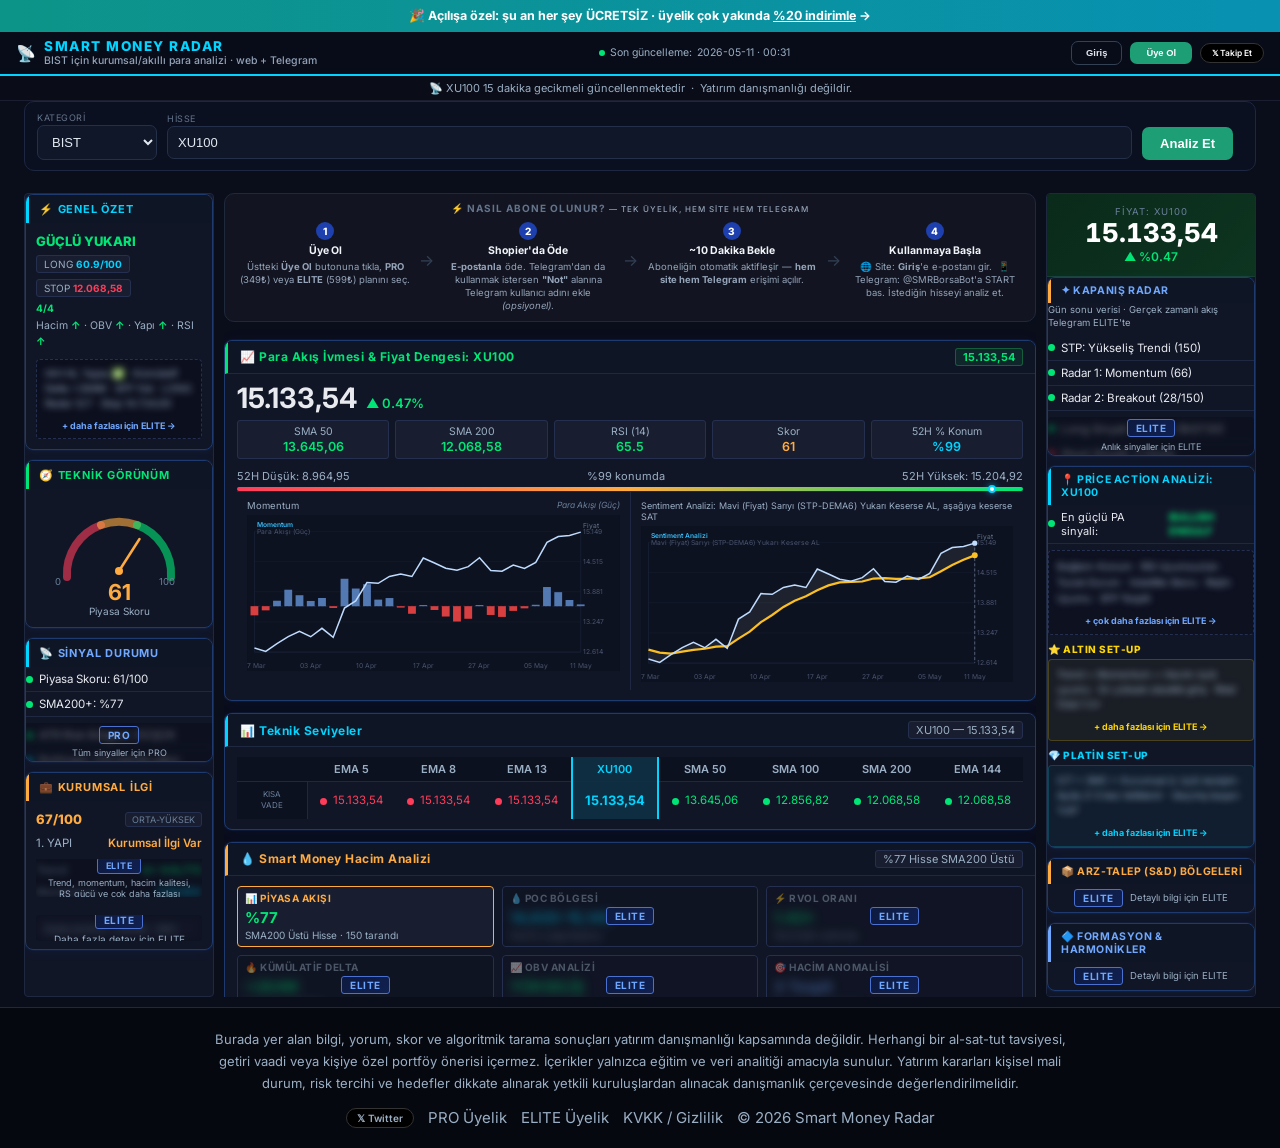
==== public/frontend_light/index.html @ 01213348 "chore(kasa): commit'lenmemis is agaca alindi + gitignore sertlestirildi 26 Agu 2026 gecesi guvenlik " ====
<!DOCTYPE html>
<html lang="tr">
<head>
  <meta charset="UTF-8">
  <meta name="viewport" content="width=device-width, initial-scale=1.0">
  <title>Smart Money Radar — BIST Algoritmik Analiz Terminali</title>
  <meta name="description" content="XU100, BIST hisseleri ve kripto için smart money analizi. Para akışı, ICT seviyeleri, swing sinyalleri ve kurumsal bölgeler — tek ekranda.">

  <!-- Open Graph / Facebook -->
  <meta property="og:type"        content="website">
  <meta property="og:url"         content="https://smartmoneyradar.app/">
  <meta property="og:title"       content="Smart Money Radar — BIST Algoritmik Analiz">
  <meta property="og:description" content="XU100, BIST hisseleri ve kripto için smart money analizi. Para akışı, ICT seviyeleri, swing sinyalleri ve kurumsal bölgeler — tek ekranda.">
  <meta property="og:image"       content="https://smartmoneyradar.app/assets/ornek_pro.png">
  <meta property="og:locale"      content="tr_TR">

  <!-- Twitter Card -->
  <meta name="twitter:card"        content="summary_large_image">
  <meta name="twitter:site"        content="@SMRadar_2026">
  <meta name="twitter:title"       content="Smart Money Radar — BIST Algoritmik Analiz">
  <meta name="twitter:description" content="XU100, BIST hisseleri ve kripto için smart money analizi. Para akışı, ICT seviyeleri, swing sinyalleri ve kurumsal bölgeler — tek ekranda.">
  <meta name="twitter:image"       content="https://smartmoneyradar.app/assets/ornek_pro.png">
  <!-- Google Analytics -->
  <script async src="https://www.googletagmanager.com/gtag/js?id=G-V55HT7RJ1W"></script>
  <script>
    window.dataLayer = window.dataLayer || [];
    function gtag(){dataLayer.push(arguments);}
    gtag('js', new Date());
    gtag('config', 'G-V55HT7RJ1W');
  </script>

  <link rel="stylesheet" href="style.css?v=16">
  <link rel="preconnect" href="https://fonts.googleapis.com">
  <link href="https://fonts.googleapis.com/css2?family=Inter:wght@400;500;600;700;800&display=swap" rel="stylesheet">
<script type="text/javascript">
    (function(c,l,a,r,i,t,y){
        c[a]=c[a]||function(){(c[a].q=c[a].q||[]).push(arguments)};
        t=l.createElement(r);t.async=1;t.src="https://www.clarity.ms/tag/"+i;
        y=l.getElementsByTagName(r)[0];y.parentNode.insertBefore(t,y);
    })(window, document, "clarity", "script", "wqd0ild0wj");
</script>
</head>
<body>

  <!-- ARKA PLAN DEKORASYONU: sol foto + sağ mum grafik -->
  <div id="bg-deco" aria-hidden="true">
    <div class="bg-left" id="bg-left"></div>
    <div class="bg-right" id="bg-right">
      <canvas id="candle-canvas"></canvas>
    </div>
  </div>

  <!-- DUYURU BARI -->
  <div onclick="smrOpenPlans()" style="cursor:pointer;text-align:center;padding:7px 12px;background:linear-gradient(90deg,#0d9488,#0891b2);color:#fff;font-size:12.5px;font-weight:700;line-height:1.4;">
    🎉 Açılışa özel: şu an her şey ÜCRETSİZ · üyelik çok yakında <span style="text-decoration:underline">%20 indirimle</span> →
  </div>

  <!-- HEADER -->
  <header class="header">
    <div class="header-logo">
      <div class="logo-icon">📡</div>
      <div>
        <div class="logo-text">SMART MONEY RADAR</div>
        <div class="hero-sub" style="font-size:10.5px;color:#94a3b8;font-weight:500;line-height:1.2;margin-top:1px;">BIST için kurumsal/akıllı para analizi · web + Telegram</div>
      </div>
    </div>
    <div class="header-center">
      <div class="update-badge">
        <span class="live-dot"></span>
        Son güncelleme: <span id="update-time">—</span>
      </div>
    </div>
    <div class="header-right" style="display:flex;align-items:center;gap:8px;">
      <button onclick="smrLogin()" style="background:transparent;color:#e2e8f0;border:1px solid #334155;border-radius:7px;padding:6px 14px;font-size:0.72rem;font-weight:600;cursor:pointer;">Giriş</button>
      <button onclick="smrOpenPlans()" style="background:#1d9e75;color:#fff;border:none;border-radius:7px;padding:6px 16px;font-size:0.72rem;font-weight:700;cursor:pointer;">Üye Ol</button>
      <a href="https://x.com/SMRadar_2026" target="_blank" class="btn-twitter" style="font-size:0.65rem;padding:4px 11px;">
        𝕏 Takip Et
      </a>
    </div>
  </header>

  <script>
    // Üye aracı URL'si — VPS'te üye instance (örn https://smartmoneyradar.app/tool). Lokal test: localhost:8501
    var TOOL_URL = "http://localhost:8501";
    // SERBEST TANITIM DÖNEMİ: üyelik/ödeme henüz açık değil. Açılınca → true.
    var MEMBERSHIP_LIVE = false;
    // Shopier ödeme linkleri — TODO: gerçek ürün linkleriyle değiştir
    var SHOPIER_PRO_URL   = "https://www.shopier.com/SENIN_PRO_URUN_LINKIN";
    var SHOPIER_ELITE_URL = "https://www.shopier.com/SENIN_ELITE_URUN_LINKIN";
    function smrBuy(tier){
      window.open(tier === 'ELITE' ? SHOPIER_ELITE_URL : SHOPIER_PRO_URL, '_blank');
    }
    function smrLogin(){
      if(!MEMBERSHIP_LIVE){ smrOpenPlans(); return; }   // üyelik henüz açılmadı → "çok yakında" modalı
      // Email-login: araca git, orada ödeme e-postanı gir.
      window.location.href = TOOL_URL + "/";
    }
    function smrOpenPlans(){
      var m = document.getElementById('plans-modal');
      if(m){ m.style.display='block'; document.body.style.overflow='hidden'; }
      else { alert('Üyelik planları yakında — PRO ve ELITE.'); }
    }
    // E-posta bekleme listesi — API_URL: lokalde :8090, canlıda "" (aynı origin, nginx /api/)
    var API_URL = (location.hostname === "localhost" || location.hostname === "127.0.0.1") ? "http://localhost:8090" : "";
    function smrWaitlist(){
      var inp = document.getElementById('waitlist-email');
      var msg = document.getElementById('waitlist-msg');
      var email = (inp.value || '').trim();
      if(!email || email.indexOf('@') < 1){ msg.textContent = 'Geçerli bir e-posta gir.'; msg.style.color = '#f59e0b'; return; }
      msg.textContent = 'Gönderiliyor…'; msg.style.color = '#94a3b8';
      fetch(API_URL + "/api/subscribe?email=" + encodeURIComponent(email), {credentials:'include'})
        .then(function(r){ return r.json(); })
        .then(function(j){
          if(j.ok){ msg.innerHTML = '✅ Teşekkürler! Üyelik açılınca ilk sen haber alacaksın.'; msg.style.color = '#4ade80'; inp.value=''; }
          else { msg.textContent = 'Bir sorun oldu, tekrar dene.'; msg.style.color = '#f59e0b'; }
        })
        .catch(function(){ msg.textContent = 'Bağlantı hatası, birazdan tekrar dene.'; msg.style.color = '#f59e0b'; });
    }
    function smrOpenKvkk(){ var m=document.getElementById('kvkk-modal'); if(m){ m.style.display='block'; document.body.style.overflow='hidden'; } }
    function closeKvkk(){ var m=document.getElementById('kvkk-modal'); if(m){ m.style.display='none'; document.body.style.overflow=''; } }
  </script>

  <!-- DISCLAIMER -->
  <div class="disclaimer-bar">
    📡 XU100 15 dakika gecikmeli güncellenmektedir &nbsp;·&nbsp; Yatırım danışmanlığı değildir.
  </div>

  <!-- LOADING -->
  <div id="loading" class="loading-screen">
    <div class="loading-spinner"></div>
    <div class="loading-text">Piyasa verisi yükleniyor...</div>
  </div>

  <!-- MAIN (hidden until loaded) -->
  <div id="app" style="display:none">

  <div class="page-container">

    <!-- TOP BANNER kaldırıldı — ELITE strip counter-bar pozisyonuna taşındı -->

    <!-- ── CANLI ARAÇ CTA (zengin app.py showcase /app/) ──────────────── -->
    <!-- CTA şimdilik GİZLİ (RT kampanyası — link /test ile dağıtılıyor). Geri açmak: display:none → flex -->
    <div style="display:none;align-items:center;justify-content:center;gap:10px;flex-wrap:wrap;text-align:center;padding:8px 12px;margin-bottom:10px;background:rgba(13,148,136,0.08);border:1px solid #155e63;border-radius:8px">
      <span style="font-size:12px;color:#94a3b8">Canlı smart money analiz aracı — şu an ücretsiz.</span>
      <a href="/test/" style="display:inline-block;background:#1d9e75;color:#fff;text-decoration:none;font-size:12px;font-weight:700;padding:6px 14px;border-radius:6px">🚀 Aracı Aç</a>
    </div>

    <!-- ── HİSSE SEÇİCİ BAR (light app — Oturum 22) ──────────────────── -->
    <div id="stock-selector-bar" style="position:sticky;top:0;z-index:50;display:flex;gap:10px;align-items:center;flex-wrap:wrap;
         padding:10px 12px;margin-bottom:12px;background:#0b1020;border:1px solid #1e2742;border-radius:10px;">
      <div style="display:flex;flex-direction:column;gap:2px;min-width:120px;">
        <label style="font-size:9px;letter-spacing:.5px;text-transform:uppercase;color:#64748b;">Kategori</label>
        <select id="sel-category" style="background:#0f1729;color:#e2e8f0;border:1px solid #243049;border-radius:7px;padding:8px 10px;font-size:13px;">
          <option value="BIST">BIST</option>
        </select>
      </div>
      <div style="display:flex;flex-direction:column;gap:2px;flex:1;min-width:200px;">
        <label style="font-size:9px;letter-spacing:.5px;color:#64748b;text-transform:uppercase;">Hisse</label>
        <input id="sel-stock-input" list="stock-datalist" value="XU100" placeholder="Hisse ara veya seç…" autocomplete="off"
               style="background:#0f1729;color:#e2e8f0;border:1px solid #243049;border-radius:7px;padding:8px 10px;font-size:13px;width:100%;">
        <datalist id="stock-datalist"></datalist>
      </div>
      <button id="sel-stock-go" style="background:#1d9e75;color:#fff;border:none;border-radius:7px;padding:9px 18px;font-size:13px;font-weight:600;cursor:pointer;align-self:flex-end;">
        Analiz Et
      </button>
      <div id="sel-status" style="font-size:12px;color:#94a3b8;align-self:flex-end;padding-bottom:8px;"></div>
    </div>

    <script>
    (function(){
      // İlk sürüm hisse listesi — sonraki adımda backend'den tam liste gelecek
      var STOCKS = ["XU100","ASELS","THYAO","GARAN","AKBNK","ISCTR","SAHOL","KCHOL","EREGL","TCELL","SISE",
        "TUPRS","BIMAS","FROTO","TOASO","HALKB","VAKBN","YKBNK","ENKAI","TKFEN","PGSUS",
        "PETKM","CCOLA","EKGYO","ARCLK","GUBRF","KRDMD","SASA","TTKOM","TTRAK","KOZAL",
        "ASTOR","ALFAS","ALTNY","BVSAN","EGGUB","CWENE","AEFES","ANHYT","BAGFS","MPARK",
        "OTKAR","DOAS","LOGO","AGHOL","BRISA","AKSEN","ALKIM","ARSAN","KONTR","SMRTG"];
      window.SELECTED_TICKER = window.SELECTED_TICKER || null;

      function buildList(){
        var dl = document.getElementById('stock-datalist');
        if (!dl) return;
        dl.innerHTML = STOCKS.slice().sort().map(function(t){ return '<option value="'+t+'">'; }).join('');
      }
      async function applyTicker(t){
        t = (t||'').trim().toUpperCase();
        if (!t) return;
        var status = document.getElementById('sel-status');
        if (STOCKS.indexOf(t) === -1){
          status.textContent = '"'+t+'" listede yok';
          return;
        }
        window.SELECTED_TICKER = t;
        document.querySelectorAll('.sel-ticker').forEach(function(el){ el.textContent = t; });
        status.innerHTML = '<span style="color:#94a3b8;">'+t+' yükleniyor…</span>';
        if (typeof window.loadTicker === 'function'){
          var ok = await window.loadTicker(t);
          if (ok){
            status.innerHTML = '<span style="color:#1d9e75;font-weight:600;">'+t+'</span> yüklendi';
          } else {
            status.innerHTML = '<span style="color:#f59e0b;">'+t+' verisi henüz yok</span> · backend adımı';
          }
        } else {
          status.innerHTML = '<span style="color:#1d9e75;font-weight:600;">'+t+'</span> seçildi';
        }
      }

      function init(){
        buildList();
        var btn = document.getElementById('sel-stock-go');
        var inp = document.getElementById('sel-stock-input');
        if (btn) btn.addEventListener('click', function(){ applyTicker(inp.value); });
        if (inp){
          inp.addEventListener('change', function(){ applyTicker(inp.value); });
          inp.addEventListener('keydown', function(e){ if(e.key==='Enter'){ applyTicker(inp.value); } });
        }
      }
      if (document.readyState === 'loading'){ document.addEventListener('DOMContentLoaded', init); }
      else { init(); }
    })();
    </script>

    <!-- (a) LIGHT ANALİZ GÖRÜNÜMÜ — pazarlama/landing blokları gizlendi, temiz 3-sütun araç.
         Geri almak için bu <style> bloğunu sil. -->
    <style id="light-a-layout">
      #cta-section, #user-counter-strip, #top3-sinyaller-panel,
      #one-cikanlar-panel, #hisse-arama-section, #kurumsal-panel, #teknik-yol-panel,
      #radar-panel, .twitter-strip,
      #mobile-plans, .mob-tw-strip, #tg-ad-panel,
      #erken-radar-panel, #hisse-detay-panel { display: none !important; }

      /* Masaüstü: 3 sütun BAĞIMSIZ scroll (app.py'deki gibi) */
      @media (min-width: 961px) {
        #stock-selector-bar { z-index: 60; }
        .main-layout { align-items: flex-start; }
        .sidebar-left, .main-content, .sidebar-right {
          height: calc(100vh - 96px);
          overflow-y: auto;
          overflow-x: hidden;
        }
        /* KRİTİK: bu sütunlar flex-column → sabit yükseklikte çocukları EZMESİN (h=2 bug).
           flex-shrink:0 → paneller doğal yüksekliğini korur, sığmayınca scroll olur. */
        .sidebar-left > *, .main-content > *, .sidebar-right > * { flex-shrink: 0; }
        /* ince scroll çubuğu */
        .sidebar-left::-webkit-scrollbar,
        .main-content::-webkit-scrollbar,
        .sidebar-right::-webkit-scrollbar { width: 7px; }
        .sidebar-left::-webkit-scrollbar-thumb,
        .main-content::-webkit-scrollbar-thumb,
        .sidebar-right::-webkit-scrollbar-thumb { background: #1e2742; border-radius: 4px; }
      }

      /* Mobil: üst kısım sıkışmasın/çakışmasın */
      @media (max-width: 600px) {
        .header { position: static !important; flex-wrap: wrap; gap: 6px; height: auto; padding: 8px 10px; }
        .header-center { display: none !important; }   /* "Son güncelleme" mobilde gizli */
        .hero-sub { display: none !important; }          /* logo altı açıklama mobilde gizli */
        .header-right { flex-wrap: wrap; justify-content: flex-end; }
        #stock-selector-bar { position: static !important; }
      }
    </style>

    <!-- APP LAYOUT: 3-kolon içerik + sağda TG reklam -->
    <div class="app-layout">

    <!-- 3-COLUMN LAYOUT -->
    <div class="main-layout">

      <!-- ── LEFT SIDEBAR ────────────────────────────────────────────── -->
      <aside class="sidebar-left">

        <!-- GENEL ÖZET -->
        <div class="sidebar-section">
          <div class="sidebar-section-title">⚡ Genel Özet</div>
          <div class="rejim-mini" id="sidebar-rejim">
            <!-- app.js -->
          </div>
        </div>

        <!-- TEKNİK GÖRÜNÜM (speedometer) -->
        <div class="sidebar-section">
          <div class="sidebar-section-title green">🧭 Teknik Görünüm</div>
          <div class="gauge-wrap" id="sidebar-gauge">
            <!-- app.js -->
          </div>
        </div>

        <!-- Genel Özet ek kilitli -->
        <div class="sidebar-section" id="sidebar-genel-extra"><!-- app.js --></div>

        <!-- KURUMSAL İLGİ mini -->
        <div class="sidebar-section" id="sidebar-kurumsal-section">
          <div class="sidebar-section-title orange">💼 Kurumsal İlgi</div>
          <div class="xu100-mini" id="sidebar-xu100mini">
            <!-- app.js -->
          </div>
          <div class="blur-block" onclick="openPlansModal()">
            <div class="blur-content">
              Delta birikim +284M · OBV yükseliş · RVOL 1.42× · Kurumsal ayak
              izi 5/7 · RS gücü +18.4% · Smart Money bölge tespiti aktif ·
              Kritik direnç 15,304–15,533 · Realizasyon riski izleniyor...
            </div>
            <div class="blur-overlay">
              <div class="elite-badge">ELITE</div>
              <div class="elite-label">Daha fazla detay için ELITE</div>
            </div>
          </div>
        </div>

      </aside>

      <!-- ── MAIN CONTENT ────────────────────────────────────────────── -->
      <main class="main-content">

        <!-- CTA BÖLÜMÜ (üste taşındı) -->
        <div class="cta-section" id="cta-section"><!-- app.js --></div>

        <!-- NASIL ABONE OLUNUR — TEK SÜREÇ (site + Telegram) -->
        <div class="hiw-wrap">
          <div class="hiw-title">⚡ NASIL ABONE OLUNUR? <span style="font-weight:500;color:#94a3b8;font-size:0.8em;">— Tek üyelik, hem site hem Telegram</span></div>
          <div class="hiw-steps">
            <div class="hiw-step">
              <div class="hiw-num">1</div>
              <div class="hiw-step-title">Üye Ol</div>
              <div class="hiw-step-desc">Üstteki <strong>Üye Ol</strong> butonuna tıkla, <strong>PRO</strong> (349₺) veya <strong>ELITE</strong> (599₺) planını seç.</div>
            </div>
            <div class="hiw-arrow">→</div>
            <div class="hiw-step">
              <div class="hiw-num">2</div>
              <div class="hiw-step-title">Shopier'da Öde</div>
              <div class="hiw-step-desc"><strong>E-postanla</strong> öde. Telegram'dan da kullanmak istersen <strong>"Not"</strong> alanına Telegram kullanıcı adını ekle <em>(opsiyonel)</em>.</div>
            </div>
            <div class="hiw-arrow">→</div>
            <div class="hiw-step">
              <div class="hiw-num">3</div>
              <div class="hiw-step-title">~10 Dakika Bekle</div>
              <div class="hiw-step-desc">Aboneliğin otomatik aktifleşir — <strong>hem site hem Telegram</strong> erişimi açılır.</div>
            </div>
            <div class="hiw-arrow">→</div>
            <div class="hiw-step">
              <div class="hiw-num">4</div>
              <div class="hiw-step-title">Kullanmaya Başla</div>
              <div class="hiw-step-desc">🌐 Site: <strong>Giriş</strong>'e e-postanı gir. &nbsp;📱 Telegram: @SMRBorsaBot'a START bas. İstediğin hisseyi analiz et.</div>
            </div>
          </div>
        </div>

        <!-- KULLANICI SAYACI -->
        <div id="user-counter-strip"></div>

        <!-- TOP 3 SİNYALLER -->
        <div id="top3-sinyaller-panel"></div>
        <div class="mob-tw-strip"><span class="mob-tw-strip-text">Günlük BİST yorumları için</span><a href="https://x.com/SMRadar_2026" target="_blank" class="btn-twitter" style="font-size:11px;padding:5px 12px;border-radius:16px;white-space:nowrap;">𝕏 Takip Et</a></div>

        <!-- XU100 PANEL -->
        <div class="panel" id="xu100-panel">
          <div class="panel-header green">
            <div class="panel-title">📈 Para Akış İvmesi &amp; Fiyat Dengesi: XU100</div>
            <div id="xu100-header-price" class="panel-tag">—</div>
          </div>
          <div class="panel-body" id="xu100-body"><!-- app.js --></div>
        </div>

        <!-- GÜNÜN ÖNE ÇIKANLARI -->
        <div class="panel" id="one-cikanlar-panel"><!-- app.js --></div>

        <!-- HİSSE DETAY PANELİ (Öne Çıkanlar tıklama) -->
        <div class="panel" id="hisse-detay-panel" style="display:none"><!-- app.js --></div>

        <!-- ERKEN RADAR PREVIEW (Tadımlık — FREE) -->
        <div class="panel" id="erken-radar-panel" style="display:none;">
          <div class="panel-header" style="background:linear-gradient(90deg,#0d1f24 0%,#0d1829 100%);border-bottom:1px solid #7dd3fc;">
            <div class="panel-title" style="color:#7dd3fc;">🎯 ERKEN RADAR — Bu Hafta Öne Çıkanlar</div>
            <div id="erken-radar-tag" class="panel-tag" style="color:#94a3b8;">FREE örnek</div>
          </div>
          <div class="panel-body" id="erken-radar-body"><!-- app.js --></div>
        </div>

        <!-- HISSE ARAMA -->
        <div id="hisse-arama-section" style="background:#0d1117;border:1px solid #1e293b;border-radius:10px;padding:12px 16px;margin-bottom:12px;">
          <div style="display:flex;gap:8px;">
            <input id="stock-search-input" type="text" placeholder="Hisse ara... (örn: BIMAS)"
              maxlength="10" onkeydown="if(event.key==='Enter')handleStockSearch()"
              style="flex:1;background:#1e293b;border:1px solid #334155;border-radius:6px;
                     color:#e2e8f0;padding:8px 12px;font-size:13px;outline:none;" />
            <button onclick="handleStockSearch()"
              style="background:#06b6d4;color:#080c18;border:none;border-radius:6px;
                     padding:8px 14px;font-size:13px;font-weight:700;cursor:pointer;">Ara</button>
          </div>
          <div id="stock-search-result" style="margin-top:8px;font-size:12.5px;color:#94a3b8;min-height:16px;line-height:1.4;"></div>
        </div>

        <!-- TEKNİK SEVİYELER -->
        <div class="panel" id="levels-panel">
          <div class="panel-header">
            <div class="panel-title">📊 Teknik Seviyeler</div>
            <div class="panel-tag" id="levels-xu-tag">XU100 — —</div>
          </div>
          <div class="panel-body" id="levels-body"><!-- app.js --></div>
        </div>

        <!-- SMART MONEY HACİM -->
        <div class="panel" id="hacim-panel">
          <div class="panel-header orange">
            <div class="panel-title">💧 Smart Money Hacim Analizi</div>
            <div id="poc-tag" class="panel-tag">—</div>
          </div>
          <div class="panel-body" id="hacim-body"><!-- app.js --></div>
        </div>

        <!-- TEKNİK YOL HARİTASI (composite) -->
        <div class="panel" id="composite-panel">
          <div class="panel-header">
            <div class="panel-title">🗺️ Teknik Yol Haritası</div>
            <div class="panel-tag" id="composite-tag">—</div>
          </div>
          <div class="panel-body" id="composite-body"><!-- app.js --></div>
        </div>

        <!-- ICT SMART MONEY ANALİZİ -->
        <div class="panel" id="ict-panel">
          <div class="panel-header purple">
            <div class="panel-title">🎯 ICT Smart Money Analizi: XU100</div>
            <div class="panel-tag" id="ict-tag">—</div>
          </div>
          <div class="panel-body" id="ict-body"><!-- app.js --></div>
        </div>

        <div class="mob-tw-strip"><span class="mob-tw-strip-text">Günlük BİST yorumları için</span><a href="https://x.com/SMRadar_2026" target="_blank" class="btn-twitter" style="font-size:11px;padding:5px 12px;border-radius:16px;white-space:nowrap;">𝕏 Takip Et</a></div>

        <!-- KURUMSAL İLGİ PANELİ -->
        <div class="panel" id="kurumsal-panel"><!-- app.js --></div>

        <!-- TEKNİK YOL HARİTASI GENİŞLETİLMİŞ -->
        <div class="panel" id="teknik-yol-panel"><!-- app.js --></div>

        <!-- GELİŞMİŞ RADARLAR VE SİNYALLER -->
        <div class="panel" id="radar-panel"><!-- app.js --></div>

        <!-- MOBİL INLINE CTA (sadece mobilde görünür) -->
        <div class="mob-inline-cta">
          <a href="#" onclick="smrOpenPlans();return false;" class="mob-inline-cta-btn">📊 PRO veya ELITE'e Abone Ol</a>
        </div>

        <!-- SSS / FAQ -->
        <div class="faq-wrap">
          <div class="faq-title">❓ Sıkça Sorulan Sorular</div>
          <div style="font-size:12.5px;color:#94a3b8;line-height:1.6;margin-bottom:14px;">
            <strong style="color:#22d3ee;">Tek üyelik (PRO veya ELITE) hem siteyi hem Telegram'ı açar.</strong>
            🌐 <strong>Site:</strong> web aracında 3 sütunlu detaylı analiz — istediğin hisseyi seç, incele.
            📱 <strong>Telegram:</strong> bot'a hisse kodu yaz, analizi DM al. İkisi de aynı üyeliğe dahildir.
          </div>

          <details class="faq-item">
            <summary class="faq-q">Üyelik bana ne veriyor?</summary>
            <div class="faq-a">Tek ödeme ile <strong>iki erişim birden</strong> açılır: <strong>🌐 Site</strong> — web analiz aracına giriş; istediğin hisseyi seçer, fiyat/sinyal/grafik/seviye ve pakete göre derin panelleri ekranda görürsün. <strong>📱 Telegram</strong> — bot'a <code class="hiw-code">#THYAO</code> gibi kod yazınca grafik + analiz DM'ine gelir. İkisi de aynı üyelikte.</div>
          </details>
          <details class="faq-item">
            <summary class="faq-q">Nasıl abone olurum?</summary>
            <div class="faq-a"><strong>1.</strong> Üstteki <strong>Üye Ol</strong>'a tıkla, <strong>PRO</strong> (349₺/ay) veya <strong>ELITE</strong> (599₺/ay) seç.<br><strong>2.</strong> Shopier'da <strong>e-postanla</strong> öde. Telegram'dan da kullanmak istiyorsan ödeme <strong>"Not"</strong> alanına Telegram kullanıcı adını ekle <em>(örn. @ahmet — opsiyonel)</em>.<br><strong>3.</strong> ~10 dakika içinde aboneliğin otomatik aktifleşir.<br><strong>4.</strong> Site için <strong>Giriş</strong>'e ödeme e-postanı gir; Telegram için @SMRBorsaBot'a START bas.</div>
          </details>
          <details class="faq-item">
            <summary class="faq-q">PRO ile ELITE arasındaki fark ne?</summary>
            <div class="faq-a"><strong>PRO</strong> — günde <strong>3 hisse</strong> (hem sitede hem Telegram'da). Sitede: fiyat kartı, sinyal özeti, genel sağlık, para akışı grafiği, teknik seviyeler. Telegram'da: grafik + teknik analiz özeti + her akşam 19:00 BIST bülteni.<br><br><strong>ELITE</strong> — günde <strong>8 hisse</strong>. PRO'daki her şey + sitede derin paneller (Smart Money Hacim, ICT analizi, Teknik Yol Haritası, Price Action, Kurumsal İlgi, yazılı sonuç yorumu); Telegram'da Uzman AI Raporu + haftalık tarama.</div>
          </details>
          <details class="faq-item">
            <summary class="faq-q">Siteye nasıl giriş yaparım?</summary>
            <div class="faq-a">Üstteki <strong>Giriş</strong> butonuna tıkla, <strong>ödeme yaptığın e-postayı</strong> gir. Şifre yok — e-postan yeterli. Her cihazdan aynı e-postayla girebilirsin.</div>
          </details>
          <details class="faq-item">
            <summary class="faq-q">Telegram'ı nasıl kullanırım?</summary>
            <div class="faq-a">Ödeme "Not" alanına Telegram kullanıcı adını yazdıysan: @SMRBorsaBot'u aç, <strong>START</strong>'a bas. Bot ~5–15 dk içinde davet linkini DM atar. Sonra <code class="hiw-code">#THYAO</code>, <code class="hiw-code">#GARAN</code>, <code class="hiw-code">#BTC</code> gibi bir kod yaz — analiz sana özel DM gelir.</div>
          </details>
          <details class="faq-item">
            <summary class="faq-q">Telegram zorunlu mu? Sadece siteyi kullanabilir miyim?</summary>
            <div class="faq-a">Telegram <strong>opsiyonel</strong>. Sadece siteyi istiyorsan e-postanla ödemen yeterli — Telegram kullanıcı adı eklemene gerek yok. İstersen sonradan da ekleyebilirsin (@SmartMoneyRadar26'ya yaz).</div>
          </details>
          <details class="faq-item">
            <summary class="faq-q">Ödedim ama erişemiyorum, ne yapmalıyım?</summary>
            <div class="faq-a">🕐 Sistem ödemeleri birkaç dakikada bir kontrol eder; aboneliğin genellikle <strong>~10 dakika</strong> içinde aktifleşir. Biraz bekleyip siteye tekrar <strong>Giriş</strong> yap (veya Telegram'da START'a tekrar bas). 15 dakikadan uzun sürerse @SmartMoneyRadar26'ya Shopier sipariş numaranla yaz, elle aktifleştirilir.</div>
          </details>
          <details class="faq-item">
            <summary class="faq-q">Günlük hak ne zaman sıfırlanır?</summary>
            <div class="faq-a">Her gece otomatik sıfırlanır. PRO: günde 3, ELITE: günde 8. Sitede aynı hisseyi tekrar açmak hak yemez ve endeks (XU100) ücretsizdir. Site ve Telegram hakları ayrı sayılır.</div>
          </details>
          <details class="faq-item">
            <summary class="faq-q">Hangi varlıkları analiz edebilirim?</summary>
            <div class="faq-a">📱 Telegram: 631 BIST hissesi (5 endeks dahil), 84 kripto (BTC, ETH, SOL, PEPE…) ve 6 emtia (Altın, Gümüş, Bakır, Petrol, Brent, Doğalgaz). 🌐 Site: BIST hisseleri ve endeks. Kripto/emtia için Telegram'ı kullan.</div>
          </details>
          <details class="faq-item">
            <summary class="faq-q">Aboneliğimi nasıl yeniler / iptal ederim?</summary>
            <div class="faq-a">Şu an yenileme <strong>aylık elle</strong>: her ay Shopier'dan tekrar ödersen süren uzar (aynı e-posta/kullanıcı adıyla). Ödemezsen abonelik dönem sonunda kendiliğinden biter — ekstra iptal işlemi gerekmez. Erken iptal/iade için @SmartMoneyRadar26.</div>
          </details>
          <details class="faq-item">
            <summary class="faq-q">Ödeme güvenli mi?</summary>
            <div class="faq-a">Ödeme <strong>Shopier</strong> üzerinden işlenir — Türkiye'nin yaygın e-ticaret ödeme altyapısı. Kart bilgilerin bize veya bota iletilmez, doğrudan Shopier'ın güvenli sisteminde işlenir.</div>
          </details>
          <details class="faq-item">
            <summary class="faq-q">Analizler yatırım tavsiyesi mi?</summary>
            <div class="faq-a">Hayır. Tüm içerik algoritmik teknik analiz çıktısıdır ve yalnızca eğitim/bilgi amaçlıdır. Yatırım kararlarının sorumluluğu tamamen kullanıcıya aittir.</div>
          </details>
        </div>

        <!-- SSS DESTEK SATIRI -->
        <div class="faq-support">
          Başka soruların mı var? &nbsp;→&nbsp;
          <a href="https://t.me/SmartMoneyRadar26" target="_blank">@SmartMoneyRadar26</a>'ya yaz.
        </div>

        <!-- TWITTER + CTA -->
        <div class="twitter-strip">
          <div class="twitter-strip-text">
            <strong>Daha fazla analiz ve piyasa yorumu için</strong> Twitter'ı takip et.
            Her sabah BİST görünümü, akşam kapanış özeti.
          </div>
          <a href="https://x.com/SMRadar_2026" target="_blank" class="btn-twitter">𝕏 Twitter'da Takip Et</a>
        </div>

        <!-- MOBİL PLAN KARTLARI (sadece mobilde görünür, TG panel gizli olduğunda) -->
        <div id="mobile-plans"><!-- app.js --></div>

        <div style="text-align:center;">
          <a href="https://x.com/SMRadar_2026" target="_blank" class="btn-twitter">
            𝕏 Günlük Yorumlar İçin Twitter'ı Takip Et
          </a>
        </div>

      </main>

      <!-- ── RIGHT SIDEBAR ───────────────────────────────────────────── -->
      <aside class="sidebar-right">

        <!-- BIG PRICE CARD -->
        <div class="price-card-big" id="price-card-big"><!-- app.js --></div>

        <!-- SIGNALS / CANLI SİNYALLER -->
        <div class="rsection" id="canli-sinyaller-panel"><!-- app.js --></div>

        <!-- PRICE ACTION -->
        <div class="rsection" id="price-action-section"><!-- app.js --></div>

        <!-- ARZ-TALEP -->
        <div class="rsection">
          <div class="rsection-title">📦 Arz-Talep (S&amp;D) Bölgeleri</div>
          <div class="rsection-locked" onclick="openPlansModal()">
            <div class="elite-badge">ELITE</div>
            <span style="font-size:9.5px">Detaylı bilgi için ELITE</span>
          </div>
        </div>

        <!-- FORMASYONLAR -->
        <div class="rsection">
          <div class="rsection-title purple">🔷 Formasyon &amp; Harmonikler</div>
          <div class="rsection-locked" onclick="openPlansModal()">
            <div class="elite-badge">ELITE</div>
            <span style="font-size:9.5px">Detaylı bilgi için ELITE</span>
          </div>
        </div>

        <!-- VWAP -->
        <div class="rsection">
          <div class="rsection-title cyan">📐 Kurumsal Maliyet (VWAP)</div>
          <div class="rsection-locked" onclick="openPlansModal()">
            <div class="elite-badge">ELITE</div>
            <span style="font-size:9.5px">Detaylı bilgi için ELITE</span>
          </div>
        </div>

        <!-- HACİM & VSA -->
        <div class="rsection">
          <div class="rsection-title green">📊 Hacim &amp; VSA</div>
          <div class="rsection-body">
            <div class="hacim-normal-badge" id="vsa-badge">
              <span id="vsa-icon">📊</span>
              <span id="vsa-text">—</span>
            </div>
          </div>
        </div>

      </aside>
    </div><!-- /main-layout -->

    <!-- TELEGRAM REKLAM PANELİ (sağ, sticky) -->
    <aside class="tg-ad-panel" id="tg-ad-panel"><!-- app.js --></aside>

    </div><!-- /app-layout -->

  </div><!-- /page-container -->

  </div><!-- /app -->

  <!-- MOBİL STICKY BAR -->
  <div id="mobile-cta-bar">
    <a href="#" onclick="smrOpenPlans();return false;">📊 PRO / ELITE'e Abone Ol →</a>
  </div>

  <!-- FOOTER -->
  <footer>
    <p class="footer-spk">
      Burada yer alan bilgi, yorum, skor ve algoritmik tarama sonuçları yatırım danışmanlığı
      kapsamında değildir. Herhangi bir al-sat-tut tavsiyesi, getiri vaadi veya kişiye özel
      portföy önerisi içermez. İçerikler yalnızca eğitim ve veri analitiği amacıyla sunulur.
      Yatırım kararları kişisel mali durum, risk tercihi ve hedefler dikkate alınarak yetkili
      kuruluşlardan alınacak danışmanlık çerçevesinde değerlendirilmelidir.
    </p>
    <div class="footer-links">
      <a href="https://x.com/SMRadar_2026" target="_blank" class="footer-link btn-twitter" style="padding:3px 10px;font-size:10px;">𝕏 Twitter</a>
      <a href="#planlar" onclick="smrOpenPlans();return false;" class="footer-link">PRO Üyelik</a>
      <a href="#planlar" onclick="smrOpenPlans();return false;" class="footer-link">ELITE Üyelik</a>
      <a href="#" onclick="smrOpenKvkk();return false;" class="footer-link">KVKK / Gizlilik</a>
      <span class="footer-link">© 2026 Smart Money Radar</span>
    </div>
  </footer>

  <script src="app.js?v=47"></script>

<!-- PLANS MODAL -->
<div id="plans-modal" onclick="if(event.target===this)closePlansModal()" style="display:none;position:fixed;inset:0;background:rgba(0,0,0,0.8);z-index:9999;overflow-y:auto;padding:20px">
  <div style="max-width:540px;margin:40px auto;background:#0d1829;border:1px solid #1e3a5f;border-radius:14px;overflow:hidden">
    <div style="position:sticky;top:0;z-index:2;background:#0d1829;border-bottom:1px solid #1e293b;padding:10px 14px;display:flex;justify-content:flex-end">
      <button onclick="closePlansModal()" style="background:rgba(100,116,139,0.15);border:1px solid #334155;border-radius:8px;color:#f1f5f9;font-size:14px;font-weight:700;cursor:pointer;padding:6px 14px;display:flex;align-items:center;gap:6px"><span style="font-size:16px;line-height:1">✕</span> Kapat</button>
    </div>
    <div style="padding:24px">
    <div style="text-align:center;margin-bottom:20px">
      <div style="font-size:10px;font-weight:700;color:#22d3ee;letter-spacing:1.5px;text-transform:uppercase;margin-bottom:6px">TEK ÜYELİK</div>
      <div style="font-size:17px;font-weight:800;color:#f1f5f9">Bir öde, her yerden eriş.</div>
      <div style="margin-top:8px;font-size:12px;color:#94a3b8;line-height:1.6">
        Üyeliğin <strong style="color:#e2e8f0">🌐 web aracını</strong> (detaylı 3 sütunlu analiz) ve
        <strong style="color:#e2e8f0">📱 Telegram'ı</strong> (hisse kodu yaz, DM al) birlikte açar.
      </div>
    </div>
    <div style="background:rgba(0,200,83,0.1);border:1px solid rgba(0,200,83,0.35);border-radius:8px;padding:10px 12px;margin-bottom:14px;text-align:center;font-size:12.5px;color:#4ade80;font-weight:700">
      🎉 Şu an her şey ÜCRETSİZ — üyelik çok yakında. <strong>Açılışa özel kısa süre %20 indirim!</strong>
    </div>
    <div style="background:#0a1628;border:1px solid #22d3ee;border-radius:10px;padding:14px 16px;margin-bottom:14px">
      <div style="font-size:13px;font-weight:800;color:#22d3ee;margin-bottom:6px">🔔 Üyelik açılınca ilk sen haber al</div>
      <div style="display:flex;gap:6px">
        <input id="waitlist-email" type="email" placeholder="e-posta adresin" autocomplete="email"
               style="flex:1;background:#1e293b;border:1px solid #334155;border-radius:6px;color:#e2e8f0;padding:8px 10px;font-size:12px;outline:none;width:0">
        <button onclick="smrWaitlist()" style="background:#22d3ee;color:#062a30;border:none;border-radius:6px;padding:8px 14px;font-size:12px;font-weight:800;cursor:pointer;white-space:nowrap">Haber Ver</button>
      </div>
      <div id="waitlist-msg" style="margin-top:6px;font-size:11px;color:#94a3b8;min-height:14px"></div>
      <div style="margin-top:4px;font-size:9.5px;color:#64748b;line-height:1.5">E-postanı bırakarak <a href="#" onclick="smrOpenKvkk();return false;" style="color:#64748b;text-decoration:underline">KVKK Aydınlatma Metni</a> kapsamında bilgilendirme almayı kabul edersin.</div>
    </div>
    <div style="display:flex;flex-direction:column;gap:12px">
      <!-- ELITE -->
      <div style="background:#0a1628;border:1px solid #7c3aed;border-radius:10px;padding:14px 16px">
        <div style="font-size:9px;font-weight:700;color:#8b5cf6;letter-spacing:1px;text-transform:uppercase">ELİTE</div>
        <div style="font-size:18px;font-weight:900;color:#8b5cf6;margin:2px 0 8px"><span style="font-size:12px;color:#64748b;text-decoration:line-through;font-weight:600">₺749</span> ₺599 <span style="font-size:12px;color:#64748b;font-weight:400">/ay</span> <span style="display:inline-block;margin-left:2px;background:rgba(0,200,83,0.15);color:#4ade80;font-size:9px;font-weight:800;padding:2px 6px;border-radius:4px;vertical-align:middle">AÇILIŞA ÖZEL %20</span></div>
        <div style="font-size:11px;color:#94a3b8;line-height:1.7">• Günde 8 · Aylık 240 rapor (~2.50₺ / rapor)<br>• Momentum-Para Akışı &amp; Sentiment Grafikleri<br>• <strong style="color:#f1f5f9">Tam sayfa Derinlemesine AI uzman analizi</strong><br>• <strong style="color:#f1f5f9">Kapsamlı SMR yapı-anatomi-kurumsal ayak izi değerlendirmesi</strong><br>• Her işlem günü 19:00 bülteni (XU100)<br>• Hafta sonu özel tarama özetleri<br>• 631 BIST · 84 kripto · 6 emtia</div>
        <button onclick="openExampleModal('elite')" style="display:block;width:100%;margin-top:8px;background:#7c3aed;border:none;border-radius:6px;padding:8px;color:#fff;font-size:11px;font-weight:800;cursor:pointer;letter-spacing:0.3px">📸 ÖRNEK ÇIKTI İÇİN TIKLAYIN</button>
        <div style="display:flex;flex-direction:column;gap:3px;margin:8px 0">
          <div style="background:rgba(255,215,0,0.08);border:1px solid rgba(255,215,0,0.2);border-radius:4px;padding:3px 8px;font-size:9.5px;color:#ffd700;font-weight:700">⭐ CONFLUENCE TARAMA</div>
          <div style="background:rgba(139,92,246,0.1);border:1px solid rgba(139,92,246,0.25);border-radius:4px;padding:3px 8px;font-size:9.5px;color:#8b5cf6;font-weight:700">✦ ELİTE SET-UP'LAR</div>
          <div style="background:rgba(255,100,50,0.08);border:1px solid rgba(255,100,50,0.2);border-radius:4px;padding:3px 8px;font-size:9.5px;color:#ff8c5a;font-weight:700">🎯 ICT SNIPER TARAMA</div>
        </div>
        <div style="display:block;width:100%;margin-top:6px;text-align:center;background:rgba(124,58,237,0.15);border:1px solid #7c3aed;border-radius:7px;padding:9px;color:#a78bfa;font-size:12px;font-weight:800;letter-spacing:0.3px">🕐 Üyelik Çok Yakında</div>
      </div>
      <!-- PRO -->
      <div style="background:#0a1628;border:1px solid #2563eb;border-radius:10px;padding:14px 16px">
        <div style="font-size:9px;font-weight:700;color:#3b82f6;letter-spacing:1px;text-transform:uppercase">PRO</div>
        <div style="font-size:18px;font-weight:900;color:#3b82f6;margin:2px 0 8px"><span style="font-size:12px;color:#64748b;text-decoration:line-through;font-weight:600">₺439</span> ₺349 <span style="font-size:12px;color:#64748b;font-weight:400">/ay</span> <span style="display:inline-block;margin-left:2px;background:rgba(0,200,83,0.15);color:#4ade80;font-size:9px;font-weight:800;padding:2px 6px;border-radius:4px;vertical-align:middle">AÇILIŞA ÖZEL %20</span></div>
        <div style="font-size:11px;color:#94a3b8;line-height:1.7">• Günde 3 · Aylık 90 rapor (~3.88₺ / rapor)<br>• Momentum-Para Akışı &amp; Sentiment Grafikleri<br>• <strong style="color:#e2e8f0">Algoritmik Teknik Analiz Özeti</strong><br>• <strong style="color:#f1f5f9">Tam sayfa 7 maddelik Detaylı Teknik Analiz (PA + ICT) Kart</strong><br>• Her işlem günü 19:00 bülteni (XU100)<br>• 631 BIST · 84 kripto · 6 emtia</div>
        <button onclick="openExampleModal('pro')" style="display:block;width:100%;margin-top:8px;background:#2563eb;border:none;border-radius:6px;padding:8px;color:#fff;font-size:11px;font-weight:800;cursor:pointer;letter-spacing:0.3px">📸 ÖRNEK ÇIKTI İÇİN TIKLAYIN</button>
        <div style="display:block;width:100%;margin-top:6px;text-align:center;background:rgba(37,99,235,0.15);border:1px solid #2563eb;border-radius:7px;padding:9px;color:#60a5fa;font-size:12px;font-weight:800;letter-spacing:0.3px">🕐 Üyelik Çok Yakında</div>
      </div>
      <!-- FREE -->
      <div style="background:#0a1628;border:1px solid #1e3a5f;border-radius:10px;padding:14px 16px">
        <div style="font-size:9px;font-weight:700;color:#64748b;letter-spacing:1px;text-transform:uppercase">ÜCRETSİZ</div>
        <div style="font-size:18px;font-weight:900;color:#f1f5f9;margin:2px 0 8px">FREE <span style="font-size:12px;color:#64748b;font-weight:400">₺0 /ay</span></div>
        <div style="font-size:11px;color:#94a3b8;line-height:1.7">• Günde 1 hisse kartı (aylık 30)<br>• Momentum-Para Akışı &amp; Sentiment Grafikleri<br>• <strong style="color:#e2e8f0">Algoritmik Teknik Analiz Özeti</strong></div>
        <button onclick="openExampleModal('free')" style="display:block;width:100%;margin-top:8px;background:#00c853;border:none;border-radius:6px;padding:8px;color:#000;font-size:11px;font-weight:800;cursor:pointer;letter-spacing:0.3px">📸 ÖRNEK ÇIKTI İÇİN TIKLAYIN</button>
        <button onclick="closePlansModal()" style="display:block;width:100%;margin-top:6px;text-align:center;background:#00c853;border:none;border-radius:7px;padding:9px;color:#000;font-size:12px;font-weight:800;cursor:pointer;letter-spacing:0.3px">Hemen Ücretsiz Dene</button>
      </div>
    </div>
    </div><!-- /padding:24px -->
  </div>
</div>
<!-- KVKK AYDINLATMA MODALI -->
<div id="kvkk-modal" onclick="if(event.target===this)closeKvkk()" style="display:none;position:fixed;inset:0;background:rgba(0,0,0,0.85);z-index:10001;overflow-y:auto;padding:20px">
  <div style="max-width:580px;margin:30px auto;background:#0d1829;border:1px solid #1e3a5f;border-radius:14px;padding:22px 24px">
    <div style="display:flex;justify-content:space-between;align-items:center;margin-bottom:14px">
      <div style="font-size:15px;font-weight:800;color:#f1f5f9">KVKK Aydınlatma Metni & Gizlilik</div>
      <button onclick="closeKvkk()" style="background:rgba(100,116,139,0.15);border:1px solid #334155;border-radius:8px;color:#f1f5f9;font-size:13px;font-weight:700;cursor:pointer;padding:5px 12px">✕ Kapat</button>
    </div>
    <div style="font-size:12px;color:#cbd5e1;line-height:1.75">
      <p>6698 sayılı Kişisel Verilerin Korunması Kanunu (KVKK) kapsamında, Smart Money Radar olarak kişisel verilerinizin işlenmesine ilişkin aydınlatma yükümlülüğümüzü aşağıdaki şekilde yerine getiririz.</p>
      <p><strong style="color:#e2e8f0">Toplanan veriler:</strong> e-posta adresi (bekleme listesi / üyelik için), IP adresi ve tarayıcı bilgisi (güvenlik, kötüye kullanım önleme ve istatistik için), site kullanım verileri (ziyaret sayısı vb.).</p>
      <p><strong style="color:#e2e8f0">İşleme amaçları:</strong> üyelik açıldığında bilgilendirme yapmak, hizmeti sunmak ve iyileştirmek, yasal yükümlülükleri yerine getirmek, güvenliği sağlamak.</p>
      <p><strong style="color:#e2e8f0">Hukuki sebep:</strong> açık rızanız (e-posta bırakma) ve meşru menfaat (güvenlik/istatistik).</p>
      <p><strong style="color:#e2e8f0">Saklama:</strong> veriler yalnızca amaç için gerekli süre boyunca saklanır; talep üzerine silinir.</p>
      <p><strong style="color:#e2e8f0">Aktarım:</strong> veriler üçüncü kişilerle pazarlama amacıyla paylaşılmaz. Yalnızca hizmetin çalışması için kullanılan altyapı sağlayıcıları (ödeme: Shopier; analitik: Google/Microsoft) işleyebilir.</p>
      <p><strong style="color:#e2e8f0">Haklarınız (KVKK md. 11):</strong> verilerinize erişme, düzeltme, silme, işlemeye itiraz etme haklarına sahipsiniz. Talepleriniz için <a href="https://t.me/SmartMoneyRadar26" target="_blank" style="color:#22d3ee">@SmartMoneyRadar26</a> üzerinden bize ulaşabilirsiniz.</p>
      <p style="color:#64748b;font-size:11px">Not: Bu metin standart bir bilgilendirmedir; nihai hukuki uygunluk için bir uzmana danışılması önerilir. İçerikler yatırım tavsiyesi değildir.</p>
    </div>
  </div>
</div>

<!-- ÖRNEK ÇIKTI MODAL -->
<div id="example-modal" onclick="if(event.target===this)closeExampleModal()" style="display:none;position:fixed;inset:0;background:rgba(0,0,0,0.85);z-index:10000;overflow-y:auto;padding:20px">
  <div style="max-width:480px;margin:30px auto;background:#0d1117;border-radius:14px;overflow:hidden;position:relative">
    <!-- Header -->
    <div id="ex-header" style="padding:12px 16px;display:flex;align-items:center;gap:10px;border-bottom:1px solid #1e293b;position:sticky;top:0;background:#0d1117;z-index:2">
      <button onclick="closeExampleModal()" style="background:rgba(100,116,139,0.15);border:1px solid #334155;border-radius:8px;color:#f1f5f9;font-size:13px;font-weight:700;cursor:pointer;padding:5px 12px;white-space:nowrap">✕ Kapat</button>
      <div>
        <div id="ex-tier-label" style="font-size:10px;font-weight:700;letter-spacing:1px;text-transform:uppercase"></div>
        <div style="font-size:12px;color:#64748b">Gerçek bot çıktısı örneği — XU100 analizi</div>
      </div>
      <div id="ex-tier-badge" style="margin-left:auto;font-size:10px;font-weight:800;padding:3px 8px;border-radius:4px"></div>
    </div>
    <!-- İçerik -->
    <div id="ex-content" style="padding:0"></div>
    <!-- Alt CTA -->
    <div id="ex-cta" style="padding:14px 16px;border-top:1px solid #1e293b;text-align:center"></div>
  </div>
</div>

<!-- ÖRNEK İÇERİK ŞABLONLARI — içerik doğrudan HTML, JS string yok -->

<!-- FREE şablon -->
<div id="ex-tpl-free" style="display:none">
  <div style="background:#1a1a2e;height:90px;overflow:hidden;border-bottom:1px solid #1e293b">
    <svg width="100%" height="90" viewBox="0 0 440 90" preserveAspectRatio="none" style="opacity:0.6">
      <polyline points="0,70 40,65 80,72 100,55 130,60 160,40 190,50 210,30 240,45 260,35 290,55 320,42 350,38 380,50 420,30 440,45" fill="none" stroke="#22c55e" stroke-width="1.5"/>
      <rect x="30" y="60" width="8" height="10" fill="#ef4444" opacity="0.7"/><rect x="70" y="52" width="8" height="15" fill="#22c55e" opacity="0.7"/>
      <rect x="150" y="35" width="8" height="18" fill="#ef4444" opacity="0.7"/><rect x="210" y="25" width="8" height="14" fill="#22c55e" opacity="0.7"/>
      <rect x="330" y="32" width="8" height="10" fill="#ef4444" opacity="0.7"/><rect x="390" y="26" width="8" height="16" fill="#ef4444" opacity="0.7"/>
      <text x="8" y="82" fill="#334155" font-size="8" font-family="monospace">Para Akisi Grafigi — ornek</text>
    </svg>
  </div>
  <div style="background:#17212b;padding:14px 16px;font-family:monospace;font-size:12px">
    <div style="font-size:13px;font-weight:700;color:#f1f5f9;margin-bottom:10px">📊 <b>#XU100</b> — 14.203 <span style="color:#ef4444">▼%1,11</span></div>
    <div style="color:#cbd5e1;line-height:2.1">
      📍 <b>Büyük Ana Trend:</b> 🟢 YUKARI<br>
      <span style="color:#64748b;font-size:11px;padding-left:16px">└ SMA50 üstünde · 1g</span><br>
      🌟 <b>Kısa Vade Görünüm:</b> 🔴 AŞAĞI ↓<br>
      <span style="color:#64748b;font-size:11px;padding-left:16px">└ Kısa vade (bugün–bu hafta) · 0/4 sinyal yukarı yönde</span>
    </div>
    <div style="border-top:1px solid #1e293b;margin:10px 0"></div>
    <div style="color:#cbd5e1;line-height:2.1">
      🛡 <b>Destek 1:</b> <code style="background:#1e293b;padding:1px 5px;border-radius:3px;font-size:11px">14.008</code> — <i style="color:#64748b">ATR Destek</i><br>
      🛡 <b>Destek 2:</b> <code style="background:#1e293b;padding:1px 5px;border-radius:3px;font-size:11px">13.715</code> — <i style="color:#64748b">ATR Destek 4</i><br>
      🎯 <b>Direnç 1:</b> <code style="background:#1e293b;padding:1px 5px;border-radius:3px;font-size:11px">14.399</code> — <i style="color:#64748b">ATR Direnç</i><br>
      🎯 <b>Direnç 2:</b> <code style="background:#1e293b;padding:1px 5px;border-radius:3px;font-size:11px">14.692</code> — <i style="color:#64748b">ATR Direnç 4</i>
    </div>
    <div style="border-top:1px solid #1e293b;margin:10px 0"></div>
    <div style="color:#cbd5e1;line-height:2.1">
      ❌ <b>OBV Birikim</b> — Net birikim yok<br>
      ❌ <b>BB Sıkışma</b> — Aktif sıkışma yok<br>
      ❌ <b>Tetikleyici</b> — Tetik atılmadı | RSI 41<br>
      ✦ <b>Aktif Kriter:</b> <code style="background:#1e293b;padding:1px 5px;border-radius:3px;font-size:11px">1/4</code>
    </div>
    <div style="border-top:1px solid #1e293b;margin:10px 0"></div>
    <div style="color:#cbd5e1">📈 <b>RSI:</b> 41.4</div>
    <div style="border-top:1px solid #1e293b;margin:10px 0"></div>
    <div style="color:#94a3b8;line-height:1.7;font-size:11.5px">💬 Makro yön yukarı (Boğa %61) ama kısa vadede sıkışma var. RSI 41 nötr; MACD negatif eğilimde, OBV yukarı. 14.399 kırılımı hacimle desteklenirse momentum geri gelebilir. 14.008 altına sarkmadıkça trend bozulmuş sayılmaz.</div>
    <div style="border-top:1px solid #1e293b;margin:10px 0"></div>
    <div style="font-size:10px;color:#475569;line-height:1.7">⚠️ <i>Eğitim amaçlıdır, yatırım tavsiyesi değildir.</i><br>
    <span style="color:#3b82f6">— PRO üyeler bu hisse için Detaylı Teknik Kartı da okudu. Sen de ister misin?</span></div>
  </div>
</div>

<!-- PRO şablon -->
<div id="ex-tpl-pro" style="display:none">
  <div style="background:#1a1a2e;height:90px;overflow:hidden;border-bottom:1px solid #1e293b">
    <svg width="100%" height="90" viewBox="0 0 440 90" preserveAspectRatio="none" style="opacity:0.6">
      <polyline points="0,70 40,65 80,72 100,55 130,60 160,40 190,50 210,30 240,45 260,35 290,55 320,42 350,38 380,50 420,30 440,45" fill="none" stroke="#22c55e" stroke-width="1.5"/>
      <rect x="30" y="60" width="8" height="10" fill="#ef4444" opacity="0.7"/><rect x="70" y="52" width="8" height="15" fill="#22c55e" opacity="0.7"/>
      <rect x="150" y="35" width="8" height="18" fill="#ef4444" opacity="0.7"/><rect x="210" y="25" width="8" height="14" fill="#22c55e" opacity="0.7"/>
      <rect x="330" y="32" width="8" height="10" fill="#ef4444" opacity="0.7"/><rect x="390" y="26" width="8" height="16" fill="#ef4444" opacity="0.7"/>
      <text x="8" y="82" fill="#334155" font-size="8" font-family="monospace">Para Akisi Grafigi — ornek</text>
    </svg>
  </div>
  <div style="background:#17212b;padding:14px 16px;font-family:monospace;font-size:12px">
    <div style="font-size:10px;font-weight:700;color:#64748b;border-bottom:1px solid #1e293b;padding-bottom:6px;margin-bottom:10px">🏛 SMR Günlük Bülten — 18.05.2026</div>
    <div style="font-size:13px;font-weight:700;color:#f1f5f9;margin-bottom:10px">📊 <b>#XU100</b> — 14.029 <span style="color:#ef4444">▼%2,32</span></div>
    <div style="color:#cbd5e1;line-height:2.1">
      📍 <b>Büyük Ana Trend:</b> 🟢 YUKARI<br>
      <span style="color:#64748b;font-size:11px;padding-left:16px">└ SMA50 üstünde · 1g</span><br>
      🌟 <b>Kısa Vade Görünüm:</b> 🔴 AŞAĞI ↓<br>
      <span style="color:#64748b;font-size:11px;padding-left:16px">└ 0/4 sinyal yukarı yönde</span>
    </div>
    <div style="border-top:1px solid #1e293b;margin:10px 0"></div>
    <div style="color:#cbd5e1;line-height:2.1">
      🛡 <b>Destek 1:</b> <code style="background:#1e293b;padding:1px 5px;border-radius:3px;font-size:11px">13.824</code> — <i style="color:#64748b">ATR Destek</i><br>
      🛡 <b>Destek 2:</b> <code style="background:#1e293b;padding:1px 5px;border-radius:3px;font-size:11px">13.516</code> — <i style="color:#64748b">ATR Destek 4</i><br>
      🎯 <b>Direnç 1:</b> <code style="background:#1e293b;padding:1px 5px;border-radius:3px;font-size:11px">14.234</code> — <i style="color:#64748b">ATR Direnç</i><br>
      🎯 <b>Direnç 2:</b> <code style="background:#1e293b;padding:1px 5px;border-radius:3px;font-size:11px">14.538</code> — <i style="color:#64748b">FVG Alt</i>
    </div>
    <div style="border-top:1px solid #1e293b;margin:10px 0"></div>
    <div style="color:#cbd5e1;line-height:2.1">
      ❌ <b>OBV Birikim</b> — Net birikim yok<br>
      ❌ <b>BB Sıkışma</b> — Aktif sıkışma yok<br>
      ❌ <b>Tetikleyici</b> — Tetik atılmadı | RSI 38<br>
      ✦ <b>Aktif Kriter:</b> <code style="background:#1e293b;padding:1px 5px;border-radius:3px;font-size:11px">1/4</code>
    </div>
    <div style="border-top:1px solid #1e293b;margin:10px 0"></div>
    <div style="color:#cbd5e1">📈 <b>RSI:</b> 38.5</div>
    <div style="border-top:1px solid #1e293b;margin:10px 0"></div>
    <div style="color:#94a3b8;line-height:1.7;font-size:11.5px">💬 Aktif yükseliş dalgası — SMA50 (13.757) üstünde tutunma sürüyor (Boğa %59). RSI 38 ve OBV yukarı, kurumsal iştahın canlı olduğunu gösteriyor. 14.234 üzerinde hacimli geçiş yeni yön açabilir. Yapı bozulması için referans: 13.824 altı.</div>
    <div style="border-top:1px solid #1e293b;margin:10px 0"></div>
    <div style="font-size:10px;color:#475569">⚠️ <i>Eğitim amaçlıdır, yatırım tavsiyesi değildir.</i></div>
  </div>
  <!-- AI TEKNİK KART -->
  <div style="background:#0f1923;border-top:2px solid #2563eb;padding:14px 16px;font-family:monospace">
    <div style="font-size:11px;font-weight:800;color:#3b82f6;letter-spacing:0.5px;margin-bottom:12px">🤖 AI TEKNİK KART — #XU100</div>
    <div style="font-size:11.5px;color:#cbd5e1;line-height:1.85">
      <div style="margin-bottom:10px">
        <span style="color:#3b82f6;font-weight:700">1️⃣ Genel Sentez</span><br>
        <span style="color:#94a3b8">Düşüş kırılımı (BOS) ile düşüş trendi hakim. Son swing tepesi 15.205, salınım dibi 14.246,30. Fiyat kurumsal satım bölgesi olan premium (pahalı) alanda işlem görüyor.</span>
      </div>
      <div style="margin-bottom:10px">
        <span style="color:#3b82f6;font-weight:700">2️⃣ Yapı &amp; Fiyat Davranışı</span><br>
        <span style="color:#94a3b8">Mum kapanışları günlük aralığın alt kısmında — satıcı baskısı belirginleşiyor. OB: 14.991–15.204 aralığında arz bölgesi. FVG: 14.538–14.566. EQL: 14.246,30 seviyesinde eşit dipler (likidite havuzu).</span>
      </div>
      <div style="margin-bottom:10px">
        <span style="color:#3b82f6;font-weight:700">3️⃣ Momentum &amp; Vade Uyumu</span><br>
        <span style="color:#94a3b8">RSI 5g değişim hızı yatay, MACD histogramı genişliyor — momentum zayıflıyor. RSI uyumsuzluğu tespit edilmedi. Kısa ve orta vadeli momentumun zayıflama eğiliminde.</span>
      </div>
      <div style="margin-bottom:10px">
        <span style="color:#3b82f6;font-weight:700">4️⃣ Hacim, Efor ve Akıllı Para İzi (VSA)</span><br>
        <span style="color:#94a3b8">SMA200 üstünde (ana yapı sağlam) ancak SMA20 altında. Düşük hacimle hareket (RVOL 0.0x). Kümülatif delta son 5 günde %80 satış baskısına işaret ediyor. VWAP'ın %4,2 altında işlem. Piyasa Fazı: YÜKSELİŞ (FAZ 2).</span>
      </div>
      <div style="margin-bottom:10px">
        <span style="color:#3b82f6;font-weight:700">5️⃣ Likidite &amp; Kritik Bantlar</span><br>
        <span style="color:#94a3b8">Üst Havuz: 15.205. Alt Havuz: 14.266 (PDL kırıldı) ve 14.246,30 (EQL). Son 20g aralığın alt bandına yakın; sert düşüş sonrası tutunma eğilimi.</span>
      </div>
      <div style="margin-bottom:10px">
        <span style="color:#3b82f6;font-weight:700">6️⃣ Trend Skoru ve Enerji</span><br>
        <span style="color:#94a3b8">Enerji Puanı: 4/5. Sonraki hamle için enerji birikimi var; ancak sinyaller karışık.</span>
      </div>
      <div>
        <span style="color:#3b82f6;font-weight:700">7️⃣ Teknik Okuma Özeti</span><br>
        <span style="color:#94a3b8">Düşüş kırılımı (BOS) sonrası fiyat premium bölgede, düşük hacimle satış baskısıyla işlem görüyor. 14.246,30'daki EQL'e (eşit diplere) doğru çekilme ihtimali masada. Risk: Düşük hacim ve belirgin satış baskısı düşüşün devamını güçlendiriyor.</span>
      </div>
    </div>
    <div style="border-top:1px solid #1e293b;margin-top:12px;padding-top:8px;font-size:10px;color:#475569;line-height:1.7">
      SMR-PRO aboneleri için Algoritmanın TEKNİK KART çıktısıdır. Eğitim amaçlıdır. Yatırım tavsiyesi değildir.<br>
      <span style="color:#94a3b8">#SmartMoneyRadar #XU100</span><br><br>
      <span style="color:#8b5cf6;font-weight:600">— ELİTE üyeler tam uzman analizini de aldı. Farkı görmek ister misin?</span>
    </div>
  </div>
</div>

<!-- ELITE şablon (şimdilik PRO ile aynı, ELITE kartı gelince güncellenecek) -->
<div id="ex-tpl-elite" style="display:none">
  <div style="background:#0a0f1a;padding:20px;font-family:monospace;text-align:center;color:#8b5cf6;font-size:13px">
    🔬 ELİTE örnek içeriği yakında eklenecek
  </div>
</div>

<!-- CTA divleri -->
<div id="ex-cta-free" style="display:none">
  <a href="#" onclick="closeExampleModal();openPlansModal();return false;" style="display:inline-block;background:rgba(255,255,255,0.06);border:1px solid #334155;border-radius:7px;padding:8px 20px;color:#94a3b8;text-decoration:none;font-size:12px;font-weight:600">Kanala Katıl →</a>
</div>
<div id="ex-cta-pro" style="display:none">
  <a href="#" onclick="closeExampleModal();openPlansModal();return false;" style="display:inline-block;background:#1d4ed8;border-radius:7px;padding:8px 20px;color:#fff;text-decoration:none;font-size:12px;font-weight:700">🔵 PRO'ya Katıl →</a>
</div>
<div id="ex-cta-elite" style="display:none">
  <div style="font-size:11px;color:#8b5cf6;font-weight:700">🕐 Yakında açılıyor</div>
</div>

<script>
var EX_META = {
  free:  { label:'ÜCRETSİZ', lc:'#64748b', badge:'FREE',  bb:'rgba(100,116,139,0.15)', bc:'#94a3b8' },
  pro:   { label:'PRO',      lc:'#3b82f6', badge:'PRO',   bb:'rgba(37,99,235,0.15)',   bc:'#3b82f6' },
  elite: { label:'ELİTE',    lc:'#8b5cf6', badge:'ELİTE', bb:'rgba(124,58,237,0.15)',  bc:'#8b5cf6' }
};
(function buildTemplates(){
  function makeChartImg(src, label) {
    var fallback = 'this.style.display=\'none\';this.parentNode.style.minHeight=\'0\'';
    return '<div style="background:#0a0f1a;border-bottom:1px solid #1e293b;text-align:center">' +
      '<div style="font-size:9px;color:#334155;padding:4px 8px;text-align:left;font-family:monospace">' + label + '</div>' +
      '<img src="' + src + '" alt="' + label + '" loading="lazy" ' +
      'style="width:100%;max-height:480px;object-fit:contain;display:block" ' +
      'onerror="' + fallback + '">' +
      '</div>';
  }

  var FREE_CHART  = makeChartImg('assets/ornek_free.png',  'Örnek FREE analiz çıktısı');
  var PRO_CHART   = makeChartImg('assets/ornek_pro.png',   'Örnek PRO analiz çıktısı');
  var ELITE_CHART = makeChartImg('assets/ornek_elite.png', 'Örnek ELİTE analiz çıktısı');

  var FREE_HTML = FREE_CHART +
    '<div style="background:#17212b;padding:14px 16px;font-family:monospace">' +
    '<div style="font-size:13px;font-weight:700;color:#f1f5f9;margin-bottom:10px">&#128202; <b>#XU100</b> &#8212; 14,203 <span style="color:#ef4444">&#9660;%1.11</span></div>' +
    '<div style="font-size:12px;color:#cbd5e1;line-height:2">&#128205; <b>Buyuk Ana Trend:</b> &#127834; YUKARI<br><span style="color:#64748b;font-size:11px;padding-left:16px">&#9492; SMA50 ustunde &middot; 1g</span><br>&#127775; <b>Kisa Vade Gorunum:</b> &#128308; ASAGI &#8595;<br><span style="color:#64748b;font-size:11px;padding-left:16px">&#9492; 0/4 sinyal yukari yonde</span></div>' +
    '<div style="border-top:1px solid #1e293b;margin:10px 0"></div>' +
    '<div style="font-size:12px;color:#cbd5e1;line-height:2">&#128737; <b>Destek 1:</b> <code style="background:#1e293b;padding:1px 5px;border-radius:3px">14,008</code> &#8212; <i style="color:#64748b">ATR Destek</i><br>&#128737; <b>Destek 2:</b> <code style="background:#1e293b;padding:1px 5px;border-radius:3px">13,715</code> &#8212; <i style="color:#64748b">ATR Destek 4</i><br>&#127919; <b>Direnc 1:</b> <code style="background:#1e293b;padding:1px 5px;border-radius:3px">14,399</code> &#8212; <i style="color:#64748b">ATR Direnc</i><br>&#127919; <b>Direnc 2:</b> <code style="background:#1e293b;padding:1px 5px;border-radius:3px">14,692</code> &#8212; <i style="color:#64748b">ATR Direnc 4</i></div>' +
    '<div style="border-top:1px solid #1e293b;margin:10px 0"></div>' +
    '<div style="font-size:12px;color:#cbd5e1;line-height:2">&#10060; <b>OBV Birikim</b> &#8212; Net birikim yok<br>&#10060; <b>BB Sikisma</b> &#8212; Aktif sikisma yok<br>&#10060; <b>Tetikleyici</b> &#8212; Tetik atilmadi | RSI 41<br>&#10022; <b>Aktif Kriter:</b> <code style="background:#1e293b;padding:1px 5px;border-radius:3px">1/4</code></div>' +
    '<div style="border-top:1px solid #1e293b;margin:10px 0"></div>' +
    '<div style="font-size:12px;color:#cbd5e1">&#128202; <b>RSI:</b> 41.4</div>' +
    '<div style="border-top:1px solid #1e293b;margin:10px 0"></div>' +
    '<div style="font-size:11.5px;color:#94a3b8;line-height:1.7">&#128172; Makro yon yukari (Boga %61) ama kisa vadede sikisma var. RSI 41 notr; MACD negatif egilimde, OBV yukari. 14.399 kirilimi hacimle desteklenirse momentum geri gelebilir. 14.008 altina sarkmadikca trend bozulmus sayilmaz.</div>' +
    '<div style="border-top:1px solid #1e293b;margin:10px 0"></div>' +
    '<div style="font-size:10px;color:#475569;line-height:1.7">&#9888;&#65039; <i>Egitim amaclidir, yatirim tavsiyesi degildir.</i><br><span style="color:#3b82f6">&#8212; PRO uyeler bu hisse icin Detayli Teknik Karti da okudu. Sen de ister misin?</span></div>' +
    '</div>';

  var PRO_CARD_BODY =
    '<div style="background:#17212b;padding:14px 16px;font-family:monospace">' +
    '<div style="font-size:10px;font-weight:700;color:#64748b;border-bottom:1px solid #1e293b;padding-bottom:6px;margin-bottom:10px">&#127963; SMR Gunluk Bulten &#8212; 18.05.2026</div>' +
    '<div style="font-size:13px;font-weight:700;color:#f1f5f9;margin-bottom:10px">&#128202; <b>#XU100</b> &#8212; 14,029 <span style="color:#ef4444">&#9660;%2.32</span></div>' +
    '<div style="font-size:12px;color:#cbd5e1;line-height:2">&#128205; <b>Buyuk Ana Trend:</b> &#127834; YUKARI<br><span style="color:#64748b;font-size:11px;padding-left:16px">&#9492; SMA50 ustunde &middot; 1g</span><br>&#127775; <b>Kisa Vade Gorunum:</b> &#128308; ASAGI &#8595;<br><span style="color:#64748b;font-size:11px;padding-left:16px">&#9492; 0/4 sinyal yukari yonde</span></div>' +
    '<div style="border-top:1px solid #1e293b;margin:10px 0"></div>' +
    '<div style="font-size:12px;color:#cbd5e1;line-height:2">&#128737; <b>Destek 1:</b> <code style="background:#1e293b;padding:1px 5px;border-radius:3px">13,824</code> &#8212; <i style="color:#64748b">ATR Destek</i><br>&#128737; <b>Destek 2:</b> <code style="background:#1e293b;padding:1px 5px;border-radius:3px">13,516</code> &#8212; <i style="color:#64748b">ATR Destek 4</i><br>&#127919; <b>Direnc 1:</b> <code style="background:#1e293b;padding:1px 5px;border-radius:3px">14,234</code> &#8212; <i style="color:#64748b">ATR Direnc</i><br>&#127919; <b>Direnc 2:</b> <code style="background:#1e293b;padding:1px 5px;border-radius:3px">14,538</code> &#8212; <i style="color:#64748b">FVG Alt</i></div>' +
    '<div style="border-top:1px solid #1e293b;margin:10px 0"></div>' +
    '<div style="font-size:12px;color:#cbd5e1;line-height:2">&#10060; <b>OBV Birikim</b> &#8212; Net birikim yok<br>&#10060; <b>BB Sikisma</b> &#8212; Aktif sikisma yok<br>&#10060; <b>Tetikleyici</b> &#8212; Tetik atilmadi | RSI 38<br>&#10022; <b>Aktif Kriter:</b> <code style="background:#1e293b;padding:1px 5px;border-radius:3px">1/4</code></div>' +
    '<div style="border-top:1px solid #1e293b;margin:10px 0"></div>' +
    '<div style="font-size:12px;color:#cbd5e1">&#128202; <b>RSI:</b> 38.5</div>' +
    '<div style="border-top:1px solid #1e293b;margin:10px 0"></div>' +
    '<div style="font-size:11.5px;color:#94a3b8;line-height:1.7">&#128172; Aktif yukselis dalgasi &#8212; SMA50 (13,757) ustunde tutunma suruyor (Boga %59). RSI 38 ve OBV yukari, kurumsal istahin canli oldugunu gosteriyor. 14,234 uzerinde hacimli gecis yeni yon acabilir. Yapi bozulmasi icin referans: 13,824 alti.</div>' +
    '<div style="border-top:1px solid #1e293b;margin:10px 0"></div>' +
    '<div style="font-size:10px;color:#475569">&#9888;&#65039; <i>Egitim amaclidir, yatirim tavsiyesi degildir.</i></div>' +
    '</div>';

  var PRO_CARD = PRO_CHART + PRO_CARD_BODY;

  var PRO_KART =
    '<div style="background:#0f1923;border-top:2px solid #2563eb;padding:14px 16px;font-family:monospace">' +
    '<div style="font-size:11px;font-weight:800;color:#3b82f6;letter-spacing:0.5px;margin-bottom:12px">&#129302; AI TEKNIK KART &#8212; #XU100</div>' +
    '<div style="font-size:11.5px;color:#cbd5e1;line-height:1.85">' +
    '<div style="margin-bottom:10px"><span style="color:#3b82f6;font-weight:700">1&#65039;&#8419; Genel Sentez (Yapi + Bolge Uyumu)</span><br><span style="color:#94a3b8">- Trend Yonu: Dusus kirilimi (BOS &#8212; yapi kirilimi) ile dusus trendi hakim. Son swing tepesi 15.205, en son salinimda dip 14.246,30.<br>- Bolge Uyumu: Fiyat, kurumsal satim bolgesi olan premium (pahali) alanda islem goruyor.</span></div>' +
    '<div style="margin-bottom:10px"><span style="color:#3b82f6;font-weight:700">2&#65039;&#8419; Yapi &amp; Fiyat Davranisi</span><br><span style="color:#94a3b8">- Trend Yapisi: Dusus kirilimi (BOS) sonrasinda yapi dusus trendi yonunde ilerliyor.<br>- Mum &amp; Fitil (Kapanis Konumu): Son 5 gunun mum kapanis seveleri gunluk araligin alt kisminda &#8212; satici baskisi belirginlesiyor. Son mumda alt banda yakin kapanis goruldu.<br>- OB/FVG: 14.991,70&#8211;15.204,90 araliginda arz bolgesi (Order Block &#8212; kurumsal satim bolgesi); 14.538,40&#8211;14.566,20 araliginda fiyat boslugu (FVG) mevcut.<br>- EQL &amp; Sweep: 14.246,30 seviyesinde esit dipler (EQL &#8212; likidite havuzu). Belirgin likidite avi (Sweep) tespit edilmedi.</span></div>' +
    '<div style="margin-bottom:10px"><span style="color:#3b82f6;font-weight:700">3&#65039;&#8419; Momentum &amp; Vade Uyumu</span><br><span style="color:#94a3b8">- RSI Slope &amp; MACD: RSI 5 gunluk degisim hizi yatay; MACD histogrami genisliyor &#8212; momentum zayifliyor.<br>- RSI Divergence (Uyumsuzluk): Belirgin uyumsuzluk tespit edilmedi.<br>- MTF Momentum: Kisa ve orta vadeli momentumun zayiflama egiliminde oldugu gozlemleniyor.</span></div>' +
    '<div style="margin-bottom:10px"><span style="color:#3b82f6;font-weight:700">4&#65039;&#8419; Hacim, Efor ve Akilli Para Izi (VSA)</span><br><span style="color:#94a3b8">- MA &amp; EMA Dizilimi: SMA200 ustunde (ana yapi saglam) ancak SMA20 altinda &#8212; kisa vadeli baski var. EMAlar karisik dizilimde.<br>- Hacim/Mum Uyumu (VSA &#8212; hacim-fiyat analizi): Dusuk hacimle hareket; alim ya da satim eforu belirgin degil. Kumulatif delta son 5 gunde %80 satis baskisina isaret ediyor.<br>- Kurumsal Akis: Fiyat, 20 gunluk VWAP olan 14.643un %4,2 altinda. Bollinger Bandi alt banda yakin. Piyasa Fazi: YUKSELIS (FAZ 2).</span></div>' +
    '<div style="margin-bottom:10px"><span style="color:#3b82f6;font-weight:700">5&#65039;&#8419; Likidite &amp; Kritik Bantlar</span><br><span style="color:#94a3b8">- Ust Havuz: En yakin kritik direnc 15.205.<br>- Alt Havuz: 14.266 (PDL &#8212; onceki gun dibi kirildi) ve 14.246,30 (EQL &#8212; esit dipler likidite bolgesi).<br>- Range Konumu: Son 20 gunluk araligin alt bandina yakin; son 5 gunluk sert dusus sonrasi tutunma egilimi var.</span></div>' +
    '<div style="margin-bottom:10px"><span style="color:#3b82f6;font-weight:700">6&#65039;&#8419; Trend Skoru ve Enerji</span><br><span style="color:#94a3b8">- Enerji Puani: 4/5. Bir sonraki hamle icin enerji birikimi var; ancak sinyaller karisik.</span></div>' +
    '<div><span style="color:#3b82f6;font-weight:700">7&#65039;&#8419; Teknik Okuma Ozeti</span><br><span style="color:#94a3b8">- Dusus kirilimi (BOS) sonrasi fiyat premium bolgede, dusuk hacimle ve satis baskisiyla islem goruyor. 14.246,30daki EQLe (esit diplere) dogru cekilme ihtimali masada.<br>- Risk Uyarisi: Dusuk hacim ve belirgin satis baskisi, mevcut dususu devam potansiyelini artiriyor.</span></div>' +
    '</div>' +
    '<div style="border-top:1px solid #1e293b;margin-top:12px;padding-top:8px;font-size:10px;color:#475569;line-height:1.7">SMR-PRO aboneleri icin Algoritmamin TEKNIK KART ciktisidir. Egitim amaclidir. Yatirim tavsiyesi degildir.<br><span style="color:#94a3b8">#SmartMoneyRadar #XU100</span><br><br><span style="color:#8b5cf6;font-weight:600">&#8212; ELITE uyeler tam uzman analizini de aldi. Farki gormek ister misin?</span></div>' +
    '</div>';

  var ELITE_CARD_BODY =
    '<div style="background:#17212b;padding:14px 16px;font-family:monospace">' +
    '<div style="font-size:10px;font-weight:700;color:#64748b;border-bottom:1px solid #1e293b;padding-bottom:6px;margin-bottom:10px">&#128197; SMR Pazar Hat&#305;rlatmas&#305; &#8212; 17.05.2026 &nbsp;&#183;&nbsp; <span style="color:#475569">&#128260; Cuma analizinin tekrar&#305;</span></div>' +
    '<div style="font-size:13px;font-weight:700;color:#f1f5f9;margin-bottom:10px">&#128202; <b>#XU100</b> &#8212; 14,367 <span style="color:#ef4444">&#9660;%1.93</span></div>' +
    '<div style="font-size:12px;color:#cbd5e1;line-height:2">&#127807; <b>B&#252;y&#252;k Ana Trend:</b> &#128994; YUKARI<br><span style="color:#64748b;font-size:11px;padding-left:16px">&#9492; SMA50 &#252;st&#252;nde &middot; 1g</span><br>&#128301; <b>K&#305;sa Vade G&#246;r&#252;n&#252;m:</b> &#128308; A&#350;A&#286;I &#8595;<br><span style="color:#64748b;font-size:11px;padding-left:16px">&#9492; K&#305;sa vade bug&#252;n&#8211;bu hafta &middot; 0/4 sinyal yukar&#305; y&#246;nde</span></div>' +
    '<div style="border-top:1px solid #1e293b;margin:10px 0"></div>' +
    '<div style="font-size:12px;color:#cbd5e1;line-height:2">&#128737; <b>Destek 1:</b> <code style="background:#1e293b;padding:1px 5px;border-radius:3px">14,169</code> &#8212; <i style="color:#64748b">ATR Destek</i><br>&#128737; <b>Destek 2:</b> <code style="background:#1e293b;padding:1px 5px;border-radius:3px">13,871</code> &#8212; <i style="color:#64748b">ATR Destek 4</i><br>&#127919; <b>Diren&#231; 1:</b> <code style="background:#1e293b;padding:1px 5px;border-radius:3px">14,566</code> &#8212; <i style="color:#64748b">ATR Diren&#231;</i><br>&#127919; <b>Diren&#231; 2:</b> <code style="background:#1e293b;padding:1px 5px;border-radius:3px">14,863</code> &#8212; <i style="color:#64748b">ATR Diren&#231; 4</i></div>' +
    '<div style="border-top:1px solid #1e293b;margin:10px 0"></div>' +
    '<div style="font-size:12px;color:#cbd5e1;line-height:2">&#9989; <b>OBV Birikim</b> &#8212; 89 OBV aktif al&#305;m<br>&#10060; <b>BB S&#305;k&#305;&#351;ma</b><br>&#10060; <b>Tetikleyici</b> &#8212; Tetik at&#305;lmad&#305; | RSI 49<br>&#10022; <b>Aktif Kriter:</b> <code style="background:#1e293b;padding:1px 5px;border-radius:3px">2/4</code> &nbsp;&#183;&nbsp; &#128200; <b>RSI:</b> 49.1</div>' +
    '<div style="border-top:1px solid #1e293b;margin:10px 0"></div>' +
    '<div style="font-size:11.5px;color:#94a3b8;line-height:1.75">&#128172; Yukar&#305; y&#246;nl&#252; yap&#305; korunuyor (Bo&#287;a %65) &#8211; k&#305;sa vadede ise bir nefes bekleniyor. RSI 49; MACD negatif e&#287;ilimde, OBV yukar&#305;. 14,566 hacimle geli&#351;irse ivme yenilenebilir. 14,169 alt&#305; yap&#305;sal soru i&#351;areti do&#287;urur.</div>' +
    '<div style="border-top:1px solid #1e293b;margin:10px 0"></div>' +
    '<div style="font-size:10px;color:#475569;line-height:1.7">&#9888;&#65039; <i>E&#287;itim ama&#231;l&#305;d&#305;r, yat&#305;r&#305;m tavsiyesi de&#287;ildir.</i></div>' +
    '</div>';

  var ELITE_KART =
    '<div style="background:#0d0f1e;border-top:2px solid #7c3aed;padding:14px 16px;font-family:monospace">' +
    '<div style="font-size:12px;font-weight:800;color:#a78bfa;letter-spacing:0.5px;margin-bottom:2px">&#127963; SMR EL&#304;TE UZMAN ANAL&#304;Z &#8212; #XU100</div>' +
    '<div style="font-size:9px;color:#64748b;margin-bottom:10px">EL&#304;TE &#8212; Derin Uzman Analiz &nbsp;|&nbsp; 17.05.2026</div>' +
    '<div style="font-size:11px;color:#94a3b8;line-height:1.75;margin-bottom:12px">XU100, Cuma kapat&#305;&#351;&#305;nda 14,367 puana geriledi (%1.93 d&#252;&#351;&#252;&#351;). K&#305;sa vadeli bask&#305; devam etse de SMA50 &#252;zerindeki pozisyon ana boğa yap&#305;s&#305;n&#305; koruyor. OBV&#8217;nin fiyatla z&#305;t y&#246;nde seyretmesi, arka planda kurumsal birikim izine i&#351;aret ediyor. Kritik e&#351;ikler: 14,566 direnci (ivme tetikleyici) ve 14,169 deste&#287;i (yap&#305;sal savunma hatt&#305;).</div>' +
    '<div style="font-size:10.5px;font-weight:800;color:#7c3aed;border-bottom:1px solid #2d1b69;padding-bottom:4px;margin-bottom:10px;letter-spacing:0.3px">### 1. GENEL ANAL&#304;Z</div>' +
    '<div style="font-size:11px;color:#cbd5e1;line-height:1.8">' +

    '<div style="margin-bottom:10px;padding:8px;background:rgba(124,58,237,0.06);border-radius:4px;border-left:2px solid #7c3aed">' +
    '<div style="margin-bottom:4px"><span style="background:#166534;color:#bbf7d0;font-size:9px;font-weight:700;padding:1px 6px;border-radius:10px;margin-right:6px">&#9989; 9/10</span>' +
    '<span style="color:#e2e8f0;font-weight:700">Yap&#305; &amp; Ana Trend</span></div>' +
    '<span style="color:#94a3b8">SMA50 &#252;zerinde g&#252;nde 14,367&#8217;de kapan&#305;&#351;; ana boğa yap&#305;s&#305; bozulmad&#305;. Cuma&#8217;n&#305;n %1.93&#8217;l&#252;k d&#252;&#351;&#252;&#351;&#252; trend k&#305;r&#305;l&#305;m&#305; de&#287;il, olağan d&#252;zeltme dalgas&#305;. Haftan&#305;n kapan&#305;&#351;&#305; 14,169 deste&#287;inin belirgin &#252;zerinde; yap&#305;sal k&#305;r&#305;lma riski d&#252;&#351;&#252;k.</span></div>' +

    '<div style="margin-bottom:10px;padding:8px;background:rgba(124,58,237,0.06);border-radius:4px;border-left:2px solid #7c3aed">' +
    '<div style="margin-bottom:4px"><span style="background:#166534;color:#bbf7d0;font-size:9px;font-weight:700;padding:1px 6px;border-radius:10px;margin-right:6px">&#9989; 8/10</span>' +
    '<span style="color:#e2e8f0;font-weight:700">OBV &amp; Ak&#305;ll&#305; Para Birikimi</span></div>' +
    '<span style="color:#94a3b8">89 OBV aktif al&#305;m sinyali, kurumsal birikim b&#246;lgesine i&#351;aret ediyor. Fiyat gerilerken OBV&#8217;nin yukar&#305; devam etmesi klasik ak&#252;m&#252;lasyon izidir. Bu ayr&#305;&#351;ma k&#305;sa vadede fiyat&#305; desteklemese de orta vadeli g&#246;r&#252;n&#252;m i&#231;in kritik ipucu sunuyor.</span></div>' +

    '<div style="margin-bottom:10px;padding:8px;background:rgba(124,58,237,0.06);border-radius:4px;border-left:2px solid #7c3aed">' +
    '<div style="margin-bottom:4px"><span style="background:#166534;color:#bbf7d0;font-size:9px;font-weight:700;padding:1px 6px;border-radius:10px;margin-right:6px">&#9989; 7/10</span>' +
    '<span style="color:#e2e8f0;font-weight:700">Destek B&#246;lgesi Kalitesi</span></div>' +
    '<span style="color:#94a3b8">14,169 ATR Deste&#287;i birincil savunma hatt&#305;; hacimle test edilmesi durumunda g&#252;&#231;l&#252; tepki olas&#305;l&#305;&#287;&#305; y&#252;ksek. 13,871 ATR Destek 4 ise ikincil kalkan. Bu b&#246;lge k&#305;r&#305;l&#305;rsa yap&#305;sal bozulma tescil edilmi&#351; olur ve orta vadeli g&#246;r&#252;n&#252;m yeniden değerlendirilmeli.</span></div>' +

    '<div style="margin-bottom:10px;padding:8px;background:rgba(124,58,237,0.06);border-radius:4px;border-left:2px solid #7c3aed">' +
    '<div style="margin-bottom:4px"><span style="background:#166534;color:#bbf7d0;font-size:9px;font-weight:700;padding:1px 6px;border-radius:10px;margin-right:6px">&#9989; 6/10</span>' +
    '<span style="color:#e2e8f0;font-weight:700">Ana Trend Dayan&#305;kl&#305;l&#305;&#287;&#305;</span></div>' +
    '<span style="color:#94a3b8">SMA50 &#252;st&#252;nde pozisyon korunuyor. Bo&#287;a senaryosu %65 a&#287;&#305;rl&#305;kla ge&#231;erlili&#287;ini s&#252;rd&#252;r&#252;yor. Ancak 0/4 k&#305;sa vadeli sinyal, yak&#305;n vadede ivmenin olmad&#305;&#287;&#305;na i&#351;aret ediyor. Trend k&#305;r&#305;lmadan sadece d&#252;zeltme senaryosu &#246;ne &#231;&#305;k&#305;yor.</span></div>' +

    '<div style="margin-bottom:10px;padding:8px;background:rgba(100,116,139,0.08);border-radius:4px;border-left:2px solid #475569">' +
    '<div style="margin-bottom:4px"><span style="background:#1e3a5f;color:#93c5fd;font-size:9px;font-weight:700;padding:1px 6px;border-radius:10px;margin-right:6px">&#128205; 5/10</span>' +
    '<span style="color:#e2e8f0;font-weight:700">K&#305;sa Vade Momentum</span></div>' +
    '<span style="color:#94a3b8">MACD histogrami negatif y&#246;nde seyrediyor. 0/4 k&#305;sa vade sinyaliyle momentum bo&#351;; al&#305;m g&#252;d&#252;s&#252; zay&#305;f. 14,566 direncinin hacimle k&#305;r&#305;lmas&#305; olmadan k&#305;sa vadeli yukar&#305; hareket i&#231;in katalizör yok. Sab&#305;rl&#305; bekleyi&#351; senaryosu geçerli.</span></div>' +

    '<div style="margin-bottom:10px;padding:8px;background:rgba(100,116,139,0.08);border-radius:4px;border-left:2px solid #475569">' +
    '<div style="margin-bottom:4px"><span style="background:#1e3a5f;color:#93c5fd;font-size:9px;font-weight:700;padding:1px 6px;border-radius:10px;margin-right:6px">&#128205; 8/10</span>' +
    '<span style="color:#e2e8f0;font-weight:700">RSI &amp; F&#305;rsat Penceresi</span></div>' +
    '<span style="color:#94a3b8">RSI 49.1 ile tam n&#246;tr b&#246;lgede; ne a&#351;&#305;r&#305; sat&#305;m ne a&#351;&#305;r&#305; al&#305;m. Bu seviye esneklik sa&#287;l&#305;yor &#8212; k&#305;sa vadeli bir katalizörle h&#305;zl&#305; hareket m&#252;mk&#252;n. 50 &#252;st&#252;ne ge&#231;i&#351; al&#305;m momentumunu tescil eder; 45 alt&#305; ise bask&#305;n&#305;n derinle&#351;ti&#287;ine i&#351;aret eder.</span></div>' +

    '<div style="margin-bottom:10px;padding:8px;background:rgba(100,116,139,0.08);border-radius:4px;border-left:2px solid #475569">' +
    '<div style="margin-bottom:4px"><span style="background:#1e3a5f;color:#93c5fd;font-size:9px;font-weight:700;padding:1px 6px;border-radius:10px;margin-right:6px">&#128205; 7/10</span>' +
    '<span style="color:#e2e8f0;font-weight:700">Diren&#231; Kalitesi &amp; K&#305;r&#305;l&#305;m Ko&#351;ullar&#305;</span></div>' +
    '<span style="color:#94a3b8">14,566 ATR Direnci kritik e&#351;ik. G&#252;nl&#252;k kapan&#305;&#351;ta bu seviyenin &#252;zerine &#231;&#305;k&#305;lmas&#305; ve hacmin ortalaman&#305;n &#252;st&#252;nde olmas&#305; durumunda ivme yenilenebilir. 14,863 ATR Diren&#231; 4 ise orta vadeli hedef; buraya ula&#351;mak i&#231;in net yap&#305; k&#305;r&#305;l&#305;m&#305; gerekiyor.</span></div>' +

    '<div style="margin-bottom:10px;padding:8px;background:rgba(100,116,139,0.08);border-radius:4px;border-left:2px solid #475569">' +
    '<div style="margin-bottom:4px"><span style="background:#1e3a5f;color:#93c5fd;font-size:9px;font-weight:700;padding:1px 6px;border-radius:10px;margin-right:6px">&#128205; 6/10</span>' +
    '<span style="color:#e2e8f0;font-weight:700">Genel Risk/F&#305;rsat Dengesi</span></div>' +
    '<span style="color:#94a3b8">2/4 aktif kriter ile yap&#305; k&#305;smen haz&#305;r ancak tam sinyal yok. OBV birikimi f&#305;rsat yarat&#305;yor, MACD ve momentum zayıfl&#305;&#287;&#305; ise risk. Risk/&#246;d&#252;l dengesi &#351;u an tarafs&#305;z; net y&#246;n i&#231;in 14,566 k&#305;r&#305;l&#305;m&#305; veya 14,169 k&#305;r&#305;l&#305;m&#305; beklenmeli.</span></div>' +

    '</div>' +
    '<div style="font-size:10.5px;font-weight:800;color:#7c3aed;border-top:1px solid #2d1b69;border-bottom:1px solid #2d1b69;padding:5px 0;margin:10px 0;letter-spacing:0.3px">### SONU&#199;</div>' +
    '<div style="font-size:11px;color:#94a3b8;line-height:1.75;margin-bottom:10px">XU100 k&#305;sa vadede bask&#305; alt&#305;nda; ancak ana yap&#305;sal trend henüz bozulmad&#305;. OBV birikimi ve SMA50 &#252;st&#252; pozisyon, orta vadeli bo&#287;a senaryosunu %65 ihtimalle canl&#305; tutuyor. 14,566 hacimli k&#305;r&#305;l&#305;m al&#305;m i&#231;in katalizör; 14,169 kapan&#305;&#351; k&#305;r&#305;l&#305;m&#305; ise yap&#305;sal uyar&#305; sinyali olacak.</div>' +
    '<div style="font-size:10.5px;font-weight:800;color:#7c3aed;border-top:1px solid #2d1b69;border-bottom:1px solid #2d1b69;padding:5px 0;margin:10px 0;letter-spacing:0.3px">### UYARI</div>' +
    '<div style="font-size:11px;color:#94a3b8;line-height:1.75;margin-bottom:12px">Bu analiz, Cuma kapan&#305;&#351;&#305; baz al&#305;narak haz&#305;rlanm&#305;&#351; olup piyasa ko&#351;ullar&#305;n&#305;n de&#287;i&#351;mesiyle g&#252;ncelliğini yitirebilir. Yat&#305;r&#305;m kararlar&#305;nda tek ba&#351;&#305;na kullan&#305;lmamal&#305;d&#305;r.</div>' +
    '<div style="border-top:1px solid #1e293b;padding-top:8px;font-size:10px;color:#475569;line-height:1.7">' +
    'SMR EL&#304;TE aboneleri i&#231;in Detayl&#305; &#214;zel Analizdir. E&#287;itim ama&#231;l&#305;d&#305;r. Yat&#305;r&#305;m tavsiyesi de&#287;ildir.<br>' +
    '<span style="color:#64748b">#SmartMoneyRadar #XU100</span></div>' +
    '</div>';

  document.getElementById('ex-tpl-free').innerHTML  = FREE_HTML;
  document.getElementById('ex-tpl-pro').innerHTML   = PRO_CARD + PRO_KART;
  document.getElementById('ex-tpl-elite').innerHTML = ELITE_CHART + ELITE_CARD_BODY + ELITE_KART;
})();



function openExampleModal(tier) {
  var m = EX_META[tier]; if (!m) return;
  history.pushState({smrModal:'example'},'');
  document.getElementById('ex-tier-label').textContent = m.label;
  document.getElementById('ex-tier-label').style.color = m.lc;
  document.getElementById('ex-tier-badge').textContent = m.badge;
  document.getElementById('ex-tier-badge').style.background = m.bb;
  document.getElementById('ex-tier-badge').style.color = m.bc;
  var tpl = document.getElementById('ex-tpl-' + tier);
  document.getElementById('ex-content').innerHTML = tpl ? tpl.innerHTML : '';
  var cta = document.getElementById('ex-cta-' + tier);
  document.getElementById('ex-cta').innerHTML = cta ? cta.innerHTML : '';
  document.getElementById('example-modal').style.display = 'block';
}
function closeExampleModal() {
  document.getElementById('example-modal').style.display = 'none';
}
document.addEventListener('keydown', function(e){ if(e.key==='Escape') closeExampleModal(); });

function openPlansModal(){history.pushState({smrModal:'plans'},'');document.getElementById('plans-modal').style.display='block';document.body.style.overflow='hidden';}
function closePlansModal(){document.getElementById('plans-modal').style.display='none';document.body.style.overflow='';}
document.addEventListener('keydown',function(e){if(e.key==='Escape'){closePlansModal();closeExampleModal();}});
window.addEventListener('popstate',function(){closePlansModal();closeExampleModal();});
document.addEventListener('click',function(e){
  var el=e.target;
  for(var i=0;i<8;i++){
    if(!el||el===document.body)break;
    var cls=(el.className||'').toString();
    if(cls.indexOf('ict-lock-overlay')>-1||cls.indexOf('rsection-locked')>-1||cls.indexOf('tg-cta-btn')>-1||cls.indexOf('btn-pro')>-1||cls.indexOf('btn-elite')>-1||cls.indexOf('smr-lock')>-1||cls.indexOf('smr-lock')>-1){e.preventDefault();openPlansModal();return;}
    var oc=(el.getAttribute&&el.getAttribute('onclick'))||'';
    if(oc.indexOf('openPlansModal')>-1){e.preventDefault();openPlansModal();return;}
    el=el.parentNode;
  }
},true);
</script>

</body>
</html>
---- public/frontend_light/style.css ----
/* ── Reset & Base ─────────────────────────────────────────────────────────── */
*, *::before, *::after { box-sizing: border-box; margin: 0; padding: 0; }

:root {
  --bg:        #0a0d1a;
  --bg2:       #0e1220;
  --bg3:       #131829;
  --bg4:       #181e30;
  --panel:     #111627;
  --border:    #1e2840;
  --border2:   #253050;
  --cyan:      #00d4ff;
  --cyan-dim:  rgba(0,212,255,0.12);
  --green:     #00e676;
  --green-dim: rgba(0,230,118,0.12);
  --red:       #ff3d5a;
  --red-dim:   rgba(255,61,90,0.12);
  --orange:    #ffab40;
  --orange-dim:rgba(255,171,64,0.12);
  --gold:      #ffd700;
  --purple:    #70a8ff;
  --text:      #e8eaf0;
  --text-dim:  #9bafc4;
  --text-muted:#6a7f9a;
}

html, body {
  background: var(--bg);
  color: var(--text);
  font-family: 'Inter', 'Segoe UI', sans-serif;
  font-size: 13px;
  min-height: 100vh;
  overflow-x: hidden;
}

a { color: inherit; text-decoration: none; }

/* ── Arka Plan Dekorasyon Katmanları ──────────────────────────────────────── */
#bg-deco {
  position: fixed;
  inset: 0;
  z-index: 0;
  pointer-events: none;
  overflow: hidden;
}

/* Sol: Fotoğraf — sadece içerik alanı dışında (max-width 1480px kenarları) */
.bg-left {
  position: absolute;
  left: 0;
  top: 0;
  width: calc((100vw - 1480px) / 2 + 40px);
  height: 100%;
  background: url('assets/hero.jpg') center top / cover no-repeat;
  opacity: 0;
  transition: opacity 0.6s;
}
.bg-left::after {
  content: '';
  position: absolute;
  inset: 0;
  background: linear-gradient(to right, rgba(10,13,26,0.2) 0%, rgba(10,13,26,0.85) 70%, rgba(10,13,26,1) 100%),
              linear-gradient(to bottom, rgba(10,13,26,0.3) 0%, transparent 30%, transparent 70%, rgba(10,13,26,0.6) 100%);
}

/* Sol fotoğraf: yalnızca geniş ekranlarda görünür */
@media (min-width: 1540px) {
  .bg-left { opacity: 1; }
}

/* Sağ: Mum grafik canvas */
.bg-right {
  position: absolute;
  right: 0;
  top: 0;
  width: calc((100vw - 1480px) / 2 + 60px);
  height: 100%;
  opacity: 0;
  transition: opacity 0.6s;
}
.bg-right::after {
  content: '';
  position: absolute;
  inset: 0;
  pointer-events: none;
  z-index: 1;
  background: linear-gradient(to left, rgba(10,13,26,0.15) 0%, rgba(10,13,26,0.75) 65%, rgba(10,13,26,1) 100%);
}
#candle-canvas {
  position: absolute;
  inset: 0;
  width: 100%;
  height: 100%;
  display: block;
  z-index: 0;
}
@media (min-width: 1540px) {
  .bg-right { opacity: 1; }
}

/* ── Header ──────────────────────────────────────────────────────────────── */
.header {
  background: #080c18;
  border-bottom: 2px solid var(--cyan);
  padding: 0 16px;
  height: 44px;
  display: flex;
  align-items: center;
  justify-content: space-between;
  position: sticky;
  top: 0;
  z-index: 100;
}
.header-logo {
  display: flex;
  align-items: center;
  gap: 8px;
}
.logo-icon { font-size: 16px; }
.logo-text {
  font-size: 13.5px;
  font-weight: 800;
  color: var(--cyan);
  letter-spacing: 1.5px;
}
.header-right {
  display: flex;
  align-items: center;
  gap: 10px;
}
.update-badge {
  font-size: 10.5px;
  color: var(--text-dim);
  display: flex;
  align-items: center;
  gap: 5px;
}
.live-dot {
  width: 6px; height: 6px;
  background: var(--green);
  border-radius: 50%;
  animation: pulse 2s infinite;
}
@keyframes pulse {
  0%,100% { opacity:1; } 50% { opacity:0.3; }
}

/* ── Disclaimer ──────────────────────────────────────────────────────────── */
.disclaimer-bar {
  background: #0a0d18;
  border-bottom: 1px solid #1a1e30;
  padding: 5px 16px;
  font-size: 11px;
  color: var(--text-dim);
  text-align: center;
}

/* ── Top Banner ──────────────────────────────────────────────────────────── */
.top-banner {
  background: linear-gradient(90deg, #0a1628 0%, #091422 100%);
  border-bottom: 1px solid var(--border);
  padding: 6px 14px;
  font-size: 11.5px;
  color: var(--text-dim);
  display: flex;
  align-items: center;
  gap: 8px;
}
.banner-badge {
  background: linear-gradient(135deg, #1a2a4a, #1e3060);
  border: 1px solid #2a4080;
  color: var(--cyan);
  padding: 2px 10px;
  border-radius: 3px;
  font-size: 10.5px;
  font-weight: 700;
  letter-spacing: 0.5px;
  white-space: nowrap;
}

/* ── Page Container ──────────────────────────────────────────────────────── */
.page-container {
  max-width: 1480px;
  margin: 0 auto;
  padding: 0 24px;
}

/* ── Layout ──────────────────────────────────────────────────────────────── */
/* Dış sarmalayıcı: 3-kolon içerik + sağda sabit reklam paneli */
.app-layout {
  display: flex;
  gap: 0;
  align-items: flex-start;
  padding: 10px 0;
}

/* 3 kolonlu iç grid */
.main-layout {
  display: grid;
  grid-template-columns: 190px 1fr 210px;
  gap: 10px;
  flex: 1;
  min-width: 0;
  align-items: start;
}

/* ── Telegram Reklam Paneli (sabit, sağda) ───────────────────────────────── */
.tg-ad-panel {
  width: 224px;
  flex-shrink: 0;
  position: sticky;
  top: 54px;
  max-height: calc(100vh - 64px);
  overflow-y: auto;
  overflow-x: hidden;
  display: flex;
  flex-direction: column;
  gap: 6px;
  margin-left: 22px;
  padding-left: 16px;
  border-left: 2px solid var(--border2);
  scrollbar-width: thin;
  scrollbar-color: var(--border2) transparent;
}

.tg-ad-header {
  background: linear-gradient(135deg, #080c18, #0d1228);
  border: 1px solid var(--border2);
  border-top: 3px solid var(--green);
  border-radius: 4px;
  padding: 10px;
  text-align: center;
}
.tg-ad-logo {
  font-size: 18px;
  margin-bottom: 3px;
}
.tg-ad-title {
  font-size: 12px;
  font-weight: 800;
  color: var(--cyan);
  letter-spacing: 1.2px;
  line-height: 1.3;
}
.tg-ad-sub {
  font-size: 10.5px;
  color: var(--text-dim);
  margin-top: 2px;
}

.tg-tier-card {
  border-radius: 4px;
  overflow: hidden;
  border: 1px solid var(--border);
}
.tg-tier-head {
  padding: 8px 10px;
  display: flex;
  align-items: center;
  justify-content: space-between;
}
.tg-tier-head.pro   { background: linear-gradient(135deg, #0d1e40, #101d3a); border-bottom: 1px solid #1e3a7a; }
.tg-tier-head.elite { background: linear-gradient(135deg, #0d1e40, #101d3a); border-bottom: 1px solid #1e3a7a; }

.tg-tier-name {
  font-size: 12px;
  font-weight: 800;
  letter-spacing: 0.5px;
}
.tg-tier-name.pro   { color: #70a8ff; }
.tg-tier-name.elite { color: #70a8ff; }

.tg-tier-badge {
  font-size: 10px;
  font-weight: 700;
  padding: 2px 7px;
  border-radius: 10px;
}
.tg-tier-badge.pro   { background: rgba(70,130,255,0.15); color: #70a8ff; border: 1px solid #2a4a9a; }
.tg-tier-badge.elite { background: rgba(70,130,255,0.15); color: #70a8ff; border: 1px solid #2a4a9a; }

.tg-tier-body { background: var(--panel); padding: 8px 10px; }
.tg-tier-desc {
  font-size: 11px;
  color: var(--text-dim);
  margin-bottom: 8px;
  line-height: 1.5;
}
.tg-feature-list { margin-bottom: 10px; }
.tg-feature-row {
  display: flex;
  align-items: flex-start;
  gap: 6px;
  font-size: 11px;
  color: var(--text-dim);
  padding: 3px 0;
  line-height: 1.4;
}
.tg-feature-icon { flex-shrink: 0; font-size: 10px; margin-top: 1px; }

.tg-cta-btn {
  display: block;
  width: 100%;
  padding: 8px 10px;
  border-radius: 4px;
  font-size: 12px;
  font-weight: 700;
  text-align: center;
  cursor: pointer;
  transition: all 0.2s;
  border: none;
  text-decoration: none;
}
.tg-cta-btn.pro {
  background: linear-gradient(135deg, #1a3878, #1e46a0);
  color: #a0c8ff;
  border: 1px solid #2a56c0;
}
.tg-cta-btn.pro:hover { background: linear-gradient(135deg, #1e46a0, #2456c0); }
.tg-cta-btn.elite {
  background: linear-gradient(135deg, #1a3878, #1e46a0);
  color: #a0c8ff;
  border: 1px solid #2a56c0;
}
.tg-cta-btn.elite:hover { background: linear-gradient(135deg, #1e46a0, #2456c0); }

.tg-divider {
  border: none;
  border-top: 1px solid var(--border);
  margin: 0;
}

.tg-stat-row {
  display: flex;
  justify-content: space-between;
  align-items: center;
  padding: 6px 10px;
  background: var(--panel);
  border: 1px solid var(--border);
  border-radius: 4px;
  font-size: 11px;
}
.tg-stat-label { color: var(--text-dim); }
.tg-stat-val   { font-weight: 700; color: var(--cyan); }

/* ── Left Sidebar ────────────────────────────────────────────────────────── */
.sidebar-left {
  background: var(--panel);
  border: 1px solid var(--border);
  border-radius: 4px;
  overflow: hidden;
}

.sidebar-section {
  border: 1px solid #1e3a6e;
  border-radius: 8px;
  overflow: hidden;
  margin-bottom: 10px;
  box-shadow: 0 0 0 1px rgba(40,100,220,0.08),
              0 2px 12px rgba(0,80,200,0.07);
}
.sidebar-section-title {
  background: #0e1525;
  padding: 7px 10px;
  font-size: 11px;
  font-weight: 700;
  color: var(--cyan);
  letter-spacing: 0.8px;
  text-transform: uppercase;
  border-left: 3px solid var(--cyan);
  display: flex;
  align-items: center;
  gap: 5px;
}
.sidebar-section-title.green  { color: var(--green);  border-left-color: var(--green); }
.sidebar-section-title.orange { color: var(--orange); border-left-color: var(--orange); }

/* Rejim mini */
.rejim-mini { padding: 10px; }
.rejim-mini-badge {
  display: inline-block;
  padding: 4px 10px;
  border-radius: 3px;
  font-size: 11px;
  font-weight: 700;
  letter-spacing: 0.5px;
  margin-bottom: 8px;
}
.rejim-mini-badge.green  { background: var(--green-dim);  color: var(--green);  border:1px solid var(--green); }
.rejim-mini-badge.orange { background: var(--orange-dim); color: var(--orange); border:1px solid var(--orange); }
.rejim-mini-badge.red    { background: var(--red-dim);    color: var(--red);    border:1px solid var(--red); }

.sidebar-stat-row {
  display: flex;
  justify-content: space-between;
  align-items: center;
  padding: 4px 0;
  font-size: 11.5px;
}
.sidebar-stat-label { color: var(--text-dim); }
.sidebar-stat-val   { font-weight: 600; }
.sidebar-stat-val.g { color: var(--green); }
.sidebar-stat-val.r { color: var(--red); }
.sidebar-stat-val.o { color: var(--orange); }
.sidebar-stat-val.c { color: var(--cyan); }

/* Gauge */
.gauge-wrap {
  padding: 10px;
  display: flex;
  flex-direction: column;
  align-items: center;
}
.gauge-svg { display: block; }
.gauge-labels-row {
  display: flex;
  justify-content: space-between;
  width: 130px;
  margin-top: 2px;
  font-size: 9px;
  color: var(--text-muted);
}
.gauge-value {
  font-size: 22px;
  font-weight: 700;
  text-align: center;
  line-height: 1;
  margin-top: -6px;
}
.gauge-sub {
  font-size: 10px;
  color: var(--text-dim);
  text-align: center;
  margin-top: 2px;
}

/* XU100 mini */
.xu100-mini { padding: 10px; }
.xu100-mini-price {
  font-size: 17px;
  font-weight: 700;
  color: var(--text);
  line-height: 1.2;
}
.xu100-mini-change {
  font-size: 11px;
  font-weight: 600;
  margin-bottom: 6px;
}
.xu100-mini-change.pos { color: var(--green); }
.xu100-mini-change.neg { color: var(--red); }
.xu100-mini-text {
  font-size: 10px;
  color: var(--text-dim);
  line-height: 1.5;
  margin-bottom: 6px;
}

/* Blur block */
.blur-block {
  position: relative;
  margin: 8px 10px;
  border-radius: 4px;
  overflow: hidden;
}
.blur-content {
  filter: blur(4px);
  user-select: none;
  pointer-events: none;
  font-size: 10.5px;
  color: var(--text-dim);
  line-height: 1.8;
  padding: 6px 8px;
  background: var(--bg4);
  border-radius: 4px;
  max-height: 26px;
  overflow: hidden;
}
.blur-overlay {
  position: absolute;
  inset: 0;
  display: flex;
  flex-direction: column;
  align-items: center;
  justify-content: center;
  background: rgba(10,13,26,0.5);
  gap: 4px;
  cursor: pointer;
  transition: background 0.2s;
}
.blur-overlay:hover { background: rgba(10,13,26,0.3); }
.elite-badge {
  background: linear-gradient(135deg, #0d1a40, #102050);
  border: 1px solid #4a70d0;
  color: #70a8ff;
  padding: 2px 8px;
  border-radius: 3px;
  font-size: 10px;
  font-weight: 700;
  letter-spacing: 0.5px;
}
.pro-badge {
  background: linear-gradient(135deg, #0d1a40, #1020508);
  border: 1px solid #4a70d0;
  color: #70a8ff;
  padding: 2px 8px;
  border-radius: 3px;
  font-size: 10px;
  font-weight: 700;
  letter-spacing: 0.5px;
}
.elite-label {
  font-size: 10px;
  color: var(--text-dim);
  text-align: center;
}

/* ── Main Content ────────────────────────────────────────────────────────── */
.main-content {
  background: transparent;
  overflow-y: visible;
  min-width: 0;
  display: flex;
  flex-direction: column;
  gap: 12px;
}

/* Panel */
.panel {
  margin: 0;
  background: var(--panel);
  border: 1px solid #1e3a6e;
  border-radius: 8px;
  overflow: hidden;
  box-shadow: 0 0 0 1px rgba(40, 100, 220, 0.10),
              0 2px 16px rgba(0, 80, 200, 0.08);
}
.panel-header {
  display: flex;
  align-items: center;
  justify-content: space-between;
  padding: 7px 12px;
  background: #0e1525;
  border-bottom: 1px solid var(--border);
  border-left: 3px solid var(--cyan);
}
.panel-header.green  { border-left-color: var(--green); }
.panel-header.red    { border-left-color: var(--red); }
.panel-header.orange { border-left-color: var(--orange); }
.panel-header.purple { border-left-color: #70a8ff; }

.panel-title {
  font-size: 12px;
  font-weight: 700;
  color: var(--cyan);
  display: flex;
  align-items: center;
  gap: 5px;
  letter-spacing: 0.5px;
}
.panel-header.green  .panel-title { color: var(--green); }
.panel-header.orange .panel-title { color: var(--orange); }
.panel-header.purple .panel-title { color: #70a8ff; }

.panel-tag {
  font-size: 11px;
  color: var(--text-dim);
  background: var(--bg4);
  border: 1px solid var(--border2);
  padding: 1px 7px;
  border-radius: 3px;
}
.panel-tag.price-pos {
  color: var(--green);
  background: rgba(34, 197, 94, 0.10);
  border-color: rgba(34, 197, 94, 0.35);
  font-weight: 700;
}
.panel-tag.price-neg {
  color: var(--red);
  background: rgba(239, 68, 68, 0.10);
  border-color: rgba(239, 68, 68, 0.35);
  font-weight: 700;
}
.panel-body {
  padding: 10px 12px;
}

/* ── ERKEN RADAR PREVIEW (Tadımlık) ── */
#erken-radar-panel { border-color: rgba(125, 211, 252, 0.35); }
.erp-wrap { display: flex; flex-direction: row; gap: 8px; align-items: stretch; }
.erp-row {
  flex: 1;
  min-width: 0;
  background: rgba(125, 211, 252, 0.06);
  border: 1px solid rgba(125, 211, 252, 0.25);
  border-left: 3px solid #7dd3fc;
  border-radius: 6px;
  padding: 8px 10px;
}
.erp-row-line { display: flex; align-items: center; gap: 8px; flex-wrap: wrap; font-size: 13px; }
.erp-icon { font-size: 14px; }
.erp-ticker { font-weight: 800; color: #f1f5f9; letter-spacing: 0.4px; }
.erp-stars { color: #fbbf24; font-size: 12px; letter-spacing: 1px; }
.erp-aging { margin-left: auto; font-size: 11px; }
.erp-scenario { font-size: 12px; color: #cbd5e1; margin-top: 3px; line-height: 1.3; font-style: italic; }
.erp-lock {
  flex: 1;
  min-width: 0;
  padding: 8px 10px;
  background: rgba(168, 85, 247, 0.08);
  border: 1px dashed rgba(168, 85, 247, 0.4);
  border-radius: 6px;
  font-size: 12px;
  color: #c4b5fd;
  text-align: center;
  display: flex;
  align-items: center;
  justify-content: center;
}
.erp-cta {
  color: #a855f7;
  font-weight: 700;
  text-decoration: none;
  margin-left: 4px;
}
.erp-cta:hover { text-decoration: underline; }

/* Price display */
.price-big {
  font-size: 28px;
  font-weight: 700;
  color: var(--text);
  line-height: 1;
}
.price-change {
  font-size: 13px;
  font-weight: 600;
  margin-left: 8px;
}
.price-change.pos { color: var(--green); }
.price-change.neg { color: var(--red); }
.price-row {
  display: flex;
  align-items: baseline;
  gap: 0;
  margin-bottom: 8px;
}

/* Stats row */
.stats-row {
  display: flex;
  gap: 6px;
  flex-wrap: wrap;
  margin-top: 8px;
}
.stat-chip {
  background: var(--bg4);
  border: 1px solid var(--border2);
  border-radius: 3px;
  padding: 4px 8px;
  font-size: 11px;
  display: flex;
  flex-direction: column;
  align-items: center;
  gap: 1px;
  min-width: 56px;
  flex: 1;
}
.stat-chip-label { font-size: 10.5px; color: var(--text-dim); }
.stat-chip-val   { font-weight: 600; font-size: 12.5px; }
.stat-chip-val.g { color: var(--green); }
.stat-chip-val.r { color: var(--red); }
.stat-chip-val.c { color: var(--cyan); }
.stat-chip-val.o { color: var(--orange); }

/* Range bar */
.range-wrap { margin-top: 10px; }
.range-labels {
  display: flex;
  justify-content: space-between;
  font-size: 11px;
  color: var(--text-dim);
  margin-bottom: 4px;
}
.range-bar {
  height: 4px;
  background: var(--bg4);
  border-radius: 2px;
  position: relative;
}
.range-fill {
  height: 100%;
  background: linear-gradient(90deg, var(--red) 0%, var(--orange) 50%, var(--green) 100%);
  border-radius: 2px;
}
.range-dot {
  position: absolute;
  top: 50%;
  transform: translate(-50%, -50%);
  width: 8px; height: 8px;
  background: white;
  border-radius: 50%;
  border: 2px solid var(--cyan);
  box-shadow: 0 0 6px rgba(0,212,255,0.6);
}

/* Teknik Seviyeler */
.levels-table {
  width: 100%;
  border-collapse: collapse;
  font-size: 11px;
}
.levels-table th {
  text-align: center;
  padding: 4px 6px;
  color: var(--text-muted);
  font-weight: 600;
  font-size: 10px;
  background: var(--bg4);
  border-bottom: 1px solid var(--border);
}
.levels-table td {
  text-align: center;
  padding: 5px 6px;
  border-bottom: 1px solid var(--border);
}
.levels-table tr:last-child td { border-bottom: none; }
.level-current {
  color: var(--cyan) !important;
  font-weight: 700;
  font-size: 12px;
  background: var(--cyan-dim);
}
.level-green { color: var(--green); }
.level-red   { color: var(--red); }
.level-dot {
  display: inline-block;
  width: 6px; height: 6px;
  border-radius: 50%;
  margin-right: 4px;
  vertical-align: middle;
}
.level-dot.g { background: var(--green); }
.level-dot.r { background: var(--red); }
.level-dot.c { background: var(--cyan); }

/* Composite score */
.composite-wrap {
  display: flex;
  gap: 16px;
  align-items: center;
}
.composite-gauge { position: relative; flex-shrink: 0; }
.composite-val {
  position: absolute;
  bottom: 8px;
  left: 50%;
  transform: translateX(-50%);
  text-align: center;
  white-space: nowrap;
}
.composite-val-num { font-size: 20px; font-weight: 700; line-height: 1; }
.composite-val-label { font-size: 9px; color: var(--text-dim); }
.composite-bars { flex: 1; display: flex; flex-direction: column; gap: 6px; }
.bar-row { display: flex; align-items: center; gap: 8px; font-size: 10.5px; }
.bar-row-label { color: var(--text-dim); width: 90px; flex-shrink: 0; font-size: 11.5px; }
.bar-bg { flex: 1; height: 6px; background: var(--bg4); border-radius: 3px; overflow: hidden; }
.bar-fill { height: 100%; border-radius: 3px; transition: width 0.6s ease; }
.bar-fill.g { background: var(--green); }
.bar-fill.c { background: var(--cyan); }
.bar-fill.o { background: var(--orange); }
.bar-fill.r { background: var(--red); }
.bar-val { width: 38px; text-align: right; font-weight: 600; font-size: 11.5px; }

/* ICT grid */
/* ── Öne Çıkanlar Strip (kart bar) ──────────────────────────────────────── */
.oc-strip {
  display: flex;
  gap: 8px;
  overflow-x: auto;
  padding-bottom: 6px;
  scrollbar-width: thin;
  scrollbar-color: #1e3a5f transparent;
}
.oc-strip::-webkit-scrollbar { height: 4px; }
.oc-strip::-webkit-scrollbar-track { background: transparent; }
.oc-strip::-webkit-scrollbar-thumb { background: #1e3a5f; border-radius: 2px; }
.oc-card {
  min-width: 88px;
  flex-shrink: 0;
  background: rgba(8,12,24,0.85);
  border: 1px solid #1e3a5f;
  border-top: 2px solid #22c55e;
  border-radius: 8px;
  padding: 10px 10px 8px;
}
.oc-ticker {
  font-size: 13px;
  font-weight: 800;
  color: #f1f5f9;
  letter-spacing: 0.3px;
  margin-bottom: 4px;
}
.oc-price {
  font-size: 11.5px;
  color: #cbd5e1;
  margin-bottom: 2px;
}
.oc-change { font-size: 12px; font-weight: 700; margin-bottom: 6px; }
.oc-change.pos { color: #22c55e; }
.oc-change.neg { color: #ef4444; }
.oc-meta { display: flex; flex-direction: column; gap: 3px; }
.oc-badge {
  font-size: 9.5px;
  padding: 2px 5px;
  background: rgba(30,58,95,0.5);
  border-radius: 3px;
  color: #93c5fd;
  white-space: nowrap;
}
.oc-card-locked {
  display: flex;
  flex-direction: column;
  align-items: center;
  justify-content: center;
  gap: 2px;
  min-width: 72px;
  border-top-color: #7c3aed !important;
  border-color: rgba(124,58,237,0.35);
  cursor: pointer;
  text-align: center;
  transition: border-color 0.2s, background 0.2s;
}
.oc-card-locked:hover {
  border-color: #7c3aed;
  background: rgba(124,58,237,0.08);
}

/* ── Öne Çıkanlar (eski satır stili — korunuyor) ────────────────────────── */
.one-cikan-row {
  display: flex;
  align-items: center;
  gap: 8px;
  padding: 6px 10px;
  border-radius: 6px;
  background: var(--card);
  border: 1px solid var(--border);
  margin-bottom: 5px;
  font-size: 11px;
}
.one-cikan-ticker {
  font-weight: 700;
  font-size: 12px;
  color: var(--text);
  min-width: 62px;
}
.one-cikan-price {
  color: var(--text-dim);
  min-width: 64px;
  font-size: 11px;
}

.ict-grid {
  display: grid;
  grid-template-columns: 1fr 1fr 1fr;
  gap: 8px;
}
.ict-cell {
  background: var(--bg4);
  border: 1px solid var(--border2);
  border-radius: 4px;
  padding: 5px 7px;
  position: relative;
  overflow: hidden;
}
.ict-cell-title {
  font-size: 10px;
  font-weight: 700;
  color: var(--text-dim);
  text-transform: uppercase;
  letter-spacing: 0.5px;
  margin-bottom: 4px;
}
.ict-cell-val { font-size: 15px; font-weight: 700; }
.ict-cell-sub { font-size: 10px; color: var(--text-dim); margin-top: 2px; }
.ict-cell-blur {
  filter: blur(5px);
  user-select: none;
  pointer-events: none;
}
.ict-lock-overlay {
  position: absolute;
  inset: 0;
  display: flex;
  flex-direction: column;
  align-items: center;
  justify-content: center;
  background: rgba(10,13,26,0.55);
  cursor: pointer;
  gap: 2px;
  transition: background 0.2s;
}
.ict-lock-overlay:hover { background: rgba(10,13,26,0.35); }
.ict-lock-overlay > span { display: none; }

/* POC alert */
.poc-alert {
  background: linear-gradient(90deg, rgba(0,212,255,0.08), transparent);
  border-left: 3px solid var(--cyan);
  padding: 4px 10px;
  font-size: 11px;
  color: var(--cyan);
  margin-bottom: 8px;
  border-radius: 0 3px 3px 0;
}

/* Hacim bars */
.hacim-locked-wrap { position: relative; overflow: hidden; border-radius: 4px; }
.hacim-bars {
  display: flex;
  align-items: flex-end;
  gap: 4px;
  height: 55px;
  padding: 4px 0;
}
.hacim-bar { flex: 1; border-radius: 2px 2px 0 0; opacity: 0.7; }
.hacim-blur { filter: blur(5px); user-select: none; pointer-events: none; }
.hacim-overlay {
  position: absolute;
  inset: 0;
  display: flex;
  align-items: center;
  justify-content: center;
  background: rgba(10,13,26,0.5);
  cursor: pointer;
  font-size: 11px;
  color: var(--text-dim);
  transition: background 0.2s;
}
.hacim-overlay:hover { background: rgba(10,13,26,0.3); }

/* ── Chart grid (2 charts side by side) ─────────────────────────────────── */
.chart-grid {
  display: grid;
  grid-template-columns: 1fr 1fr;
  gap: 1px;
  background: var(--border);
  border-top: 1px solid var(--border);
}
.chart-pane {
  background: var(--panel);
  padding: 8px 10px;
}
.chart-pane-label {
  font-size: 9.5px;
  color: var(--text-dim);
  margin-bottom: 4px;
  display: flex;
  justify-content: space-between;
}
.chart-pane-sublabel {
  font-size: 8.5px;
  color: var(--text-muted);
  font-style: italic;
}

/* ── Levels table v2 ─────────────────────────────────────────────────────── */
.levels-v2 {
  width: 100%;
  border-collapse: collapse;
  font-size: 11.5px;
}
.levels-v2 th {
  padding: 5px 8px;
  color: var(--text-dim);
  font-size: 11px;
  font-weight: 600;
  text-align: center;
  background: #0c1120;
  border-bottom: 1px solid var(--border);
}
.levels-v2 td {
  padding: 7px 8px;
  text-align: center;
  font-size: 11.5px;
}
.lv-current-col {
  background: var(--cyan-dim);
  border-left: 2px solid var(--cyan);
  border-right: 2px solid var(--cyan);
}
.lv-current-th {
  background: var(--cyan-dim) !important;
  color: var(--cyan) !important;
  border-left: 2px solid var(--cyan);
  border-right: 2px solid var(--cyan);
}
.lv-section-label {
  font-size: 9px;
  color: var(--text-muted);
  text-align: left;
  padding: 4px 8px;
  background: #0c1120;
  vertical-align: middle;
  border-right: 1px solid var(--border);
}
.lv-dot {
  display: inline-block;
  width: 7px; height: 7px;
  border-radius: 50%;
  margin-right: 3px;
  vertical-align: middle;
  flex-shrink: 0;
}

/* ── Counter Bar ─────────────────────────────────────────────────────────── */
.counter-bar {
  background: linear-gradient(90deg, rgba(70,130,255,0.08) 0%, rgba(70,130,255,0.03) 100%);
  border: 1px solid rgba(70,130,255,0.22);
  border-left: 3px solid #70a8ff;
  border-radius: 4px;
  padding: 7px 14px;
  display: flex;
  align-items: center;
  gap: 10px;
}
.counter-elite-badge {
  background: linear-gradient(135deg, #0d1a40, #102050);
  border: 1px solid #4a70d0;
  color: #70a8ff;
  padding: 3px 10px;
  border-radius: 3px;
  font-size: 11px;
  font-weight: 800;
  letter-spacing: 0.5px;
  white-space: nowrap;
  flex-shrink: 0;
}
.counter-elite-text {
  font-size: 11.5px;
  color: var(--text-dim);
  line-height: 1.4;
}

/* ── Right Sidebar ───────────────────────────────────────────────────────── */
.sidebar-right {
  background: var(--panel);
  border: 1px solid var(--border);
  border-radius: 4px;
  overflow: hidden;
}

/* Big price card */
.price-card-big {
  background: linear-gradient(135deg, #0a2a1a, #0d3520);
  border-bottom: 1px solid #1a4030;
  padding: 12px;
  text-align: center;
}
.price-card-label {
  font-size: 9.5px;
  color: var(--text-muted);
  letter-spacing: 1px;
  text-transform: uppercase;
  margin-bottom: 2px;
}
.price-card-num {
  font-size: 26px;
  font-weight: 800;
  color: var(--green);
  line-height: 1.1;
  font-variant-numeric: tabular-nums;
}
.price-card-chg {
  font-size: 12px;
  font-weight: 600;
  margin-top: 2px;
}
.price-card-chg.pos { color: var(--green); }
.price-card-chg.neg { color: var(--red); }

/* Signal rows */
.signal-list { padding: 8px 10px; }
.signal-row {
  display: flex;
  align-items: center;
  gap: 6px;
  padding: 5px 0;
  border-bottom: 1px solid var(--border);
  font-size: 11.5px;
}
.signal-row:last-child { border-bottom: none; }
.signal-dot {
  width: 7px; height: 7px;
  border-radius: 50%;
  flex-shrink: 0;
}
.signal-dot.g { background: var(--green); }
.signal-dot.r { background: var(--red); }
.signal-dot.o { background: var(--orange); }
.signal-dot.c { background: var(--cyan); }

/* Right sections */
.rsection {
  border: 1px solid #1e3a6e;
  border-radius: 8px;
  overflow: hidden;
  margin-bottom: 10px;
  box-shadow: 0 0 0 1px rgba(40,100,220,0.08),
              0 2px 12px rgba(0,80,200,0.07);
}
.rsection-title {
  background: #0e1525;
  padding: 6px 10px;
  font-size: 10.5px;
  font-weight: 700;
  color: var(--orange);
  letter-spacing: 0.6px;
  text-transform: uppercase;
  border-left: 3px solid var(--orange);
}
.rsection-title.cyan   { color: var(--cyan);   border-left-color: var(--cyan); }
.rsection-title.green  { color: var(--green);  border-left-color: var(--green); }
.rsection-title.purple { color: #70a8ff; border-left-color: #70a8ff; }
.rsection-title.red    { color: var(--red);    border-left-color: var(--red); }

.rsection-locked {
  padding: 5px 10px;
  text-align: center;
  font-size: 11.5px;
  color: var(--text-dim);
  display: flex;
  flex-direction: row;
  align-items: center;
  justify-content: center;
  gap: 7px;
  cursor: pointer;
  transition: background 0.2s;
}
.rsection-locked:hover { background: rgba(255,255,255,0.02); }
.rsection-body { padding: 8px 10px; }

.hacim-normal-badge {
  display: inline-flex;
  align-items: center;
  gap: 4px;
  background: var(--bg4);
  border: 1px solid var(--border2);
  border-radius: 3px;
  padding: 3px 8px;
  font-size: 11px;
  color: var(--text-dim);
}

/* ── Twitter Strip ───────────────────────────────────────────────────────── */
.twitter-strip {
  margin: 0;
  padding: 10px 14px;
  background: #050d1a;
  border: 1px solid #1a2840;
  border-radius: 4px;
  display: flex;
  align-items: center;
  justify-content: space-between;
  gap: 12px;
}
.twitter-strip-text {
  font-size: 11px;
  color: var(--text-dim);
  line-height: 1.5;
}
.btn-twitter {
  background: #000;
  border: 1px solid #333;
  color: #fff;
  padding: 6px 14px;
  border-radius: 20px;
  font-size: 11.5px;
  font-weight: 600;
  white-space: nowrap;
  cursor: pointer;
  transition: background 0.2s;
  display: inline-block;
}
.btn-twitter:hover { background: #111; }

/* ── CTA Section ─────────────────────────────────────────────────────────── */
.cta-section {
  margin: 0;
  padding: 16px;
  background: linear-gradient(135deg, #0d1428, #111830);
  border: 1px solid #2a3860;
  border-radius: 6px;
  text-align: center;
}
.cta-title {
  font-size: 14px;
  font-weight: 700;
  color: var(--cyan);
  margin-bottom: 6px;
  letter-spacing: 0.5px;
}
.cta-sub {
  font-size: 11.5px;
  color: var(--text-dim);
  margin-bottom: 12px;
  line-height: 1.5;
}
.cta-buttons {
  display: flex;
  gap: 10px;
  justify-content: center;
  flex-wrap: wrap;
}
.btn-pro {
  background: linear-gradient(135deg, #1a3060, #1e3880);
  border: 1px solid #2a50b0;
  color: #70a8ff;
  padding: 8px 16px;
  border-radius: 4px;
  font-size: 12px;
  font-weight: 600;
  cursor: pointer;
  transition: all 0.2s;
  display: inline-block;
}
.btn-pro:hover { border-color: #4a80e0; color: #a0c0ff; }
.btn-elite {
  background: linear-gradient(135deg, #0d1a40, #102050);
  border: 1px solid #4a70d0;
  color: #70a8ff;
  padding: 8px 16px;
  border-radius: 4px;
  font-size: 12px;
  font-weight: 600;
  cursor: pointer;
  transition: all 0.2s;
  display: inline-block;
}
.btn-elite:hover { background: linear-gradient(135deg, #220f55, #2a1268); }

/* ── Footer ──────────────────────────────────────────────────────────────── */
footer {
  background: #060810;
  border-top: 1px solid var(--border);
  padding: 20px 24px;
  text-align: center;
}
.footer-spk {
  font-size: 13px;
  color: var(--text-dim);
  line-height: 1.7;
  margin: 0 auto 14px auto;
  max-width: 860px;
}
.footer-links {
  display: flex;
  gap: 14px;
  flex-wrap: wrap;
  align-items: center;
  justify-content: center;
}
.footer-link {
  font-size: 15px;
  color: var(--text-dim);
  transition: color 0.2s;
}
.footer-link:hover { color: var(--text); }

/* ── Mobil Sticky Bar ────────────────────────────────────────────────────── */
#mobile-cta-bar {
  display: none;
  position: fixed;
  bottom: 0; left: 0; right: 0;
  background: linear-gradient(135deg, #0d1829, #0a1628);
  border-top: 1px solid #1e3a6e;
  padding: 12px 20px;
  z-index: 999;
  text-align: center;
}
#mobile-cta-bar a {
  display: inline-block;
  background: linear-gradient(135deg, #1a4fd6, #0ea5c9);
  color: #fff;
  font-weight: 700;
  font-size: 15px;
  padding: 12px 32px;
  border-radius: 30px;
  text-decoration: none;
  width: 100%;
  max-width: 360px;
}
#mobile-plans { display: none; }

@media (max-width: 960px) {
  #mobile-cta-bar { display: block; }
  #mobile-plans   { display: block; }
  body { padding-bottom: 72px; }
}

/* ── Mobil Plan Kartları ─────────────────────────────────────────────────── */
.mob-tier-card {
  border-radius: 10px;
  border: 1px solid #1e3a6e;
  overflow: hidden;
  margin-bottom: 10px;
}
.mob-tier-head {
  padding: 10px 14px 8px;
  border-bottom: 1px solid #1e3a6e;
}
.mob-tier-label {
  font-size: 9px; font-weight: 800;
  letter-spacing: 2px; text-transform: uppercase;
  margin-bottom: 2px;
}
.mob-tier-name  { font-size: 18px; font-weight: 900; color: #f8fafc; line-height: 1; }
.mob-tier-price { font-size: 13px; color: var(--text-dim); margin-top: 2px; }
.mob-tier-body  { padding: 10px 14px; font-size: 11px; color: var(--text-dim); line-height: 1.7; }
.mob-tier-btn {
  display: block; text-align: center;
  margin: 0 14px 12px;
  padding: 9px;
  border-radius: 7px;
  font-size: 12px; font-weight: 700;
  text-decoration: none;
  border: 1px solid var(--border2);
  color: var(--text-dim);
}

/* Loading ─────────────────────────────────────────────────────────────────── */
.loading-screen {
  display: flex;
  flex-direction: column;
  align-items: center;
  justify-content: center;
  min-height: 400px;
  gap: 12px;
}
.loading-spinner {
  width: 32px; height: 32px;
  border: 2px solid var(--border2);
  border-top-color: var(--cyan);
  border-radius: 50%;
  animation: spin 0.8s linear infinite;
}
@keyframes spin { to { transform: rotate(360deg); } }
.loading-text { font-size: 12px; color: var(--text-dim); }

/* ── Error ───────────────────────────────────────────────────────────────── */
.error-box {
  background: var(--red-dim);
  border: 1px solid var(--red);
  color: var(--red);
  padding: 10px 14px;
  border-radius: 4px;
  font-size: 12px;
  margin: 8px;
}

/* ── Scrollbar ───────────────────────────────────────────────────────────── */
::-webkit-scrollbar { width: 4px; height: 4px; }
::-webkit-scrollbar-track { background: var(--bg); }
::-webkit-scrollbar-thumb { background: var(--border2); border-radius: 2px; }
::-webkit-scrollbar-thumb:hover { background: #3a4870; }

/* ── Responsive ──────────────────────────────────────────────────────────── */
/* ── Kilitli panel ek stiller ─────────────────────────────────────────────── */
.locked-panel-row {
  display: flex;
  align-items: center;
  justify-content: space-between;
  padding: 5px 8px;
  border-bottom: 1px solid var(--border);
  font-size: 10.5px;
}
.locked-panel-row:last-child { border-bottom: none; }
.lp-label { color: var(--text-dim); }
.lp-val   { font-weight: 600; filter: blur(4px); user-select: none; }

.radar-chip {
  display: inline-flex;
  align-items: center;
  gap: 4px;
  padding: 3px 7px;
  border-radius: 3px;
  font-size: 10px;
  font-weight: 700;
  border: 1px solid;
  filter: blur(3px);
  user-select: none;
}
.radar-chip.g { background: var(--green-dim); color: var(--green); border-color: var(--green); }
.radar-chip.o { background: var(--orange-dim); color: var(--orange); border-color: var(--orange); }
.radar-chip.c { background: var(--cyan-dim); color: var(--cyan); border-color: var(--cyan); }

.kurumsal-score-ring {
  display: flex;
  align-items: center;
  gap: 10px;
  margin-bottom: 8px;
}

@media (max-width: 1100px) {
  .tg-ad-panel { display: none; }
}

/* ── Tablet (960px) ──────────────────────────────────────────────────────── */
@media (max-width: 960px) {
  /* Arka plan fotoğraf/canvas: mobilden gizle */
  #bg-deco { display: none; }

  .app-layout  { flex-direction: column; }
  .page-container { padding: 0 12px; }

  /* 3 kolon → tek kolon, sıra: ana içerik önce */
  .main-layout {
    display: flex;
    flex-direction: column;
    gap: 10px;
  }
  .main-content  { order: 1; }
  .sidebar-left  { order: 2; }
  .sidebar-right { order: 3; }

  /* Sol sidebar: kartlar yan yana grid */
  .sidebar-left {
    display: grid;
    grid-template-columns: 1fr 1fr;
    gap: 10px;
  }

  .chart-grid  { grid-template-columns: 1fr; }
  .ict-grid    { grid-template-columns: 1fr 1fr; }

  /* Header kompakt */
  .header-right .update-badge { display: none; }
}

/* ── Mobil (600px) ───────────────────────────────────────────────────────── */
@media (max-width: 600px) {
  .page-container { padding: 0 8px; }

  /* Sol sidebar tek kolon */
  .sidebar-left { grid-template-columns: 1fr; }

  .ict-grid    { grid-template-columns: 1fr; }
  .chart-grid  { grid-template-columns: 1fr; }

  .twitter-strip  { flex-direction: column; text-align: center; gap: 10px; }
  .cta-buttons    { flex-direction: column; align-items: center; }

  /* Header: logo küçüt */
  .logo-text { font-size: 13px; }
  .header    { padding: 0 10px; }

  /* Fiyat kartı kompakt */
  .price-big { font-size: 22px; }

  /* Panel başlık küçüt */
  .panel-title { font-size: 11px; }

  /* Öne çıkan satırları dikey */
  .one-cikan-row { flex-wrap: wrap; gap: 4px; }
}

/* ── Top 3 Kart Satırı (responsive) ──────────────────────────────────────── */
.top3-cards-row {
  display: flex;
  gap: 10px;
}
.top3-popup-stat-grid {
  display: grid;
  grid-template-columns: 1fr 1fr 1fr;
  gap: 8px;
  margin-bottom: 12px;
}

@media (max-width: 960px) {
  #levels-body          { overflow-x: auto; -webkit-overflow-scrolling: touch; }
  .levels-v2            { min-width: 540px; }
  .counter-bar          { flex-wrap: wrap; gap: 8px; }
}

@media (max-width: 600px) {
  .top3-cards-row       { flex-direction: column; gap: 8px; }
  .top3-popup-stat-grid { grid-template-columns: 1fr 1fr; }
  .counter-bar          { flex-direction: column; align-items: flex-start; }
  .counter-elite-badge  { font-size: 10px; padding: 2px 8px; }
  .counter-elite-text   { font-size: 10.5px; }
  .composite-wrap       { flex-direction: column; }
  .composite-bars       { width: 100%; }
  .bar-row-label        { width: 72px; font-size: 10.5px; }
  .stat-chip            { min-width: 40px; padding: 3px 5px; flex: 1 1 0; }
  .stat-chip-val        { font-size: 11.5px; }
  .stats-row            { gap: 4px; }
  .top-banner           { gap: 5px; flex-wrap: wrap; }
  .banner-badge         { font-size: 9.5px; }
  .disclaimer-bar       { font-size: 10px; }
}

/* ═══════════════════════════════════════════════════════════════════════════
   KAPSAMLI MOBİL REDESIGN v2
   ═══════════════════════════════════════════════════════════════════════════ */

@media (max-width: 960px) {
  /* Sıralama: fiyat kartı önce, ana içerik orta, sol sidebar sonda */
  .main-content  { order: 0; }
  .sidebar-right { order: 1; margin-bottom: 6px; }
  .sidebar-left  { order: 2; }

  /* Sağ sidebar: sadece fiyat kartı + canlı sinyaller kalsın */
  .sidebar-right .rsection:not(#canli-sinyaller-panel) { display: none; }
  #price-action-section { display: none; }

  /* Grafikler gösteriliyor */

  /* Tamamen kilitli paneller — mobilde değer sıfır, gizle */
  #hacim-panel           { display: none; }
  #composite-panel       { display: none; }
  #ict-panel             { display: none; }
  #kurumsal-panel        { display: none; }
  #teknik-yol-panel      { display: none; }
  #radar-panel           { display: none; }

  /* Sol sidebar: kalabalık kilitli bölümleri gizle */
  #sidebar-genel-extra          { display: none; }
  #sidebar-kurumsal-section     { display: none; }
  .sidebar-left .blur-block     { display: none; }
}

@media (max-width: 600px) {
  /* Levels tablosu scroll ile gösteriliyor */

  /* Sol sidebar: iki kart yan yana (Özet + Gauge) */
  .sidebar-left {
    display: flex !important;
    flex-direction: row;
    flex-wrap: wrap;
    gap: 8px;
  }
  .sidebar-left .sidebar-section {
    flex: 1 1 calc(50% - 4px);
    min-width: 130px;
    margin-bottom: 0;
  }

  /* XU100 stat chipleri: 3'lü satıra */
  .stats-row { flex-wrap: wrap; gap: 4px; }
  .stat-chip { flex: 1 1 calc(33% - 3px); min-width: 54px; }
}

/* ── Fiyat Kartı: negatif durum ───────────────────────────────────────────── */
.price-card-big.neg {
  background: linear-gradient(135deg, #2a0a0e, #350d10);
  border-bottom-color: #401a1a;
}

/* ── Mobil Twitter Strip ──────────────────────────────────────────────────── */
.mob-tw-strip { display: none; }
@media (max-width: 960px) {
  .mob-tw-strip {
    display: flex;
    align-items: center;
    justify-content: space-between;
    gap: 10px;
    padding: 8px 12px;
    background: #050d1a;
    border: 1px solid #1a2840;
    border-radius: 4px;
  }
  .mob-tw-strip-text { font-size: 11px; color: var(--text-dim); }
}

/* ── Mobil: main-content içi sıralama (v4) ─────────────────────────── */
@media (max-width: 960px) {
  #xu100-panel          { order: -5; }
  #hisse-arama-section  { order: -4; }
  #levels-panel         { order: -3; }
  #top3-sinyaller-panel { order: -2; }
  #one-cikanlar-panel   { order: -1; }
}

/* ===== MOBİL YATAY TAŞMA DÜZELTMESİ (v5) ===== */
@media (max-width: 960px) {
  html { overflow-x: hidden; max-width: 100%; }
  body { overflow-x: hidden; max-width: 100%; }
  .app-layout { overflow-x: hidden; }
  .page-container {
    overflow-x: hidden;
    max-width: 100%;
    box-sizing: border-box;
  }
  .main-layout {
    max-width: 100%;
    min-width: 0;
    box-sizing: border-box;
  }
  .main-content {
    max-width: 100%;
    min-width: 0;
    box-sizing: border-box;
    overflow-x: hidden;
  }
  .sidebar-left, .sidebar-right {
    max-width: 100%;
    min-width: 0;
    box-sizing: border-box;
  }
  .tg-ad-panel {
    width: 100% !important;
    max-width: 100% !important;
    box-sizing: border-box;
  }
  #levels-panel { overflow-x: hidden; }
  #levels-body {
    overflow-x: auto;
    -webkit-overflow-scrolling: touch;
    max-width: 100%;
  }
  .chart-grid { overflow-x: hidden; max-width: 100%; }
  .chart-pane { max-width: 100%; overflow: hidden; }
  .chart-pane svg { max-width: 100% !important; }
}

/* ===== TEKNİK SEVİYELER OVERFLOW DÜZELTMESİ (v6) ===== */
@media (max-width: 960px) {
  #levels-panel {
    width: 100% !important;
    max-width: 100% !important;
    box-sizing: border-box;
    overflow: hidden !important;
  }
  #levels-body {
    display: block !important;
    width: 100% !important;
    max-width: 100% !important;
    overflow-x: auto !important;
    -webkit-overflow-scrolling: touch !important;
    box-sizing: border-box;
  }
  .levels-v2 {
    min-width: 460px;
    width: max-content;
  }
}

/* ── NASIL ÇALIŞIR ─────────────────────────────────────────────────────────── */
.hiw-wrap {
  background: rgba(255,255,255,0.03);
  border: 1px solid #1e293b;
  border-radius: 10px;
  padding: 8px 12px;
  margin-bottom: 6px;
}
.hiw-title {
  font-size: 10px;
  font-weight: 700;
  color: #64748b;
  letter-spacing: 1px;
  text-transform: uppercase;
  text-align: center;
  margin-bottom: 8px;
}
.hiw-steps {
  display: flex;
  align-items: flex-start;
  gap: 6px;
}
.hiw-step {
  flex: 1;
  text-align: center;
}
.hiw-num {
  width: 18px;
  height: 18px;
  background: #1e40af;
  border-radius: 50%;
  font-size: 10px;
  font-weight: 800;
  color: #fff;
  display: flex;
  align-items: center;
  justify-content: center;
  margin: 0 auto 4px;
}
.hiw-step-title {
  font-size: 10.5px;
  font-weight: 700;
  color: #f1f5f9;
  margin-bottom: 3px;
}
.hiw-step-desc {
  font-size: 9.5px;
  color: #94a3b8;
  line-height: 1.4;
}
.hiw-code {
  background: rgba(59,130,246,0.15);
  color: #93c5fd;
  border-radius: 3px;
  padding: 1px 4px;
  font-family: monospace;
  font-size: 10px;
}
.hiw-arrow {
  font-size: 16px;
  color: #334155;
  flex-shrink: 0;
  padding-top: 28px;
}
@media (max-width: 600px) {
  .hiw-steps { flex-direction: column; align-items: center; gap: 10px; }
  .hiw-arrow { transform: rotate(90deg); padding-top: 0; }
  .hiw-step  { width: 100%; max-width: 260px; }
}

/* ── Abone Sayacı ─────────────────────────────────────────────────────────── */
.user-counter {
  text-align: center;
  font-size: 11px;
  color: var(--text-dim);
  padding: 4px 0 2px;
  letter-spacing: 0.2px;
}
.user-counter strong {
  color: var(--cyan);
  font-size: 12px;
}
.bot-status-strip {
  text-align: center;
  font-size: 11px;
  color: var(--text-dim);
  padding: 5px 0 3px;
  letter-spacing: 0.2px;
}
.bot-status-strip strong {
  color: #4ade80;
  font-size: 11.5px;
}
.faq-support {
  text-align: center;
  font-size: 12px;
  color: var(--text-dim);
  margin: 14px auto 0;
  padding: 0 16px 8px;
}
.faq-support a {
  color: var(--cyan);
  text-decoration: none;
}
.faq-support a:hover { text-decoration: underline; }
.mob-inline-cta { display: none; }
@media (max-width: 960px) {
  .mob-inline-cta {
    display: flex;
    justify-content: center;
    padding: 14px 16px 4px;
  }
  .mob-inline-cta-btn {
    display: inline-block;
    background: linear-gradient(135deg, #1a4fd6, #0ea5c9);
    color: #fff;
    font-weight: 700;
    font-size: 14px;
    padding: 13px 28px;
    border-radius: 30px;
    text-decoration: none;
    width: 100%;
    max-width: 360px;
    text-align: center;
  }
}

/* ── FAQ ──────────────────────────────────────────────────────────────────── */
.faq-wrap {
  max-width: 680px;
  margin: 32px auto 0;
  padding: 0 16px;
}
.faq-title {
  font-size: 15px;
  font-weight: 700;
  color: var(--text);
  margin-bottom: 14px;
  text-align: center;
}
.faq-item {
  background: var(--panel);
  border: 1px solid var(--border);
  border-radius: 10px;
  margin-bottom: 8px;
  overflow: hidden;
}
.faq-q {
  display: block;
  padding: 13px 16px;
  font-size: 13px;
  font-weight: 600;
  color: var(--text);
  cursor: pointer;
  list-style: none;
  user-select: none;
  transition: background 0.15s;
}
.faq-q::-webkit-details-marker { display: none; }
.faq-q::marker { display: none; }
.faq-item[open] .faq-q { color: var(--cyan); }
.faq-item[open] { border-color: var(--border2); }
.faq-q:hover { background: rgba(0,212,255,0.04); }
.faq-a {
  padding: 0 16px 14px;
  font-size: 12px;
  color: var(--text-dim);
  line-height: 1.65;
}
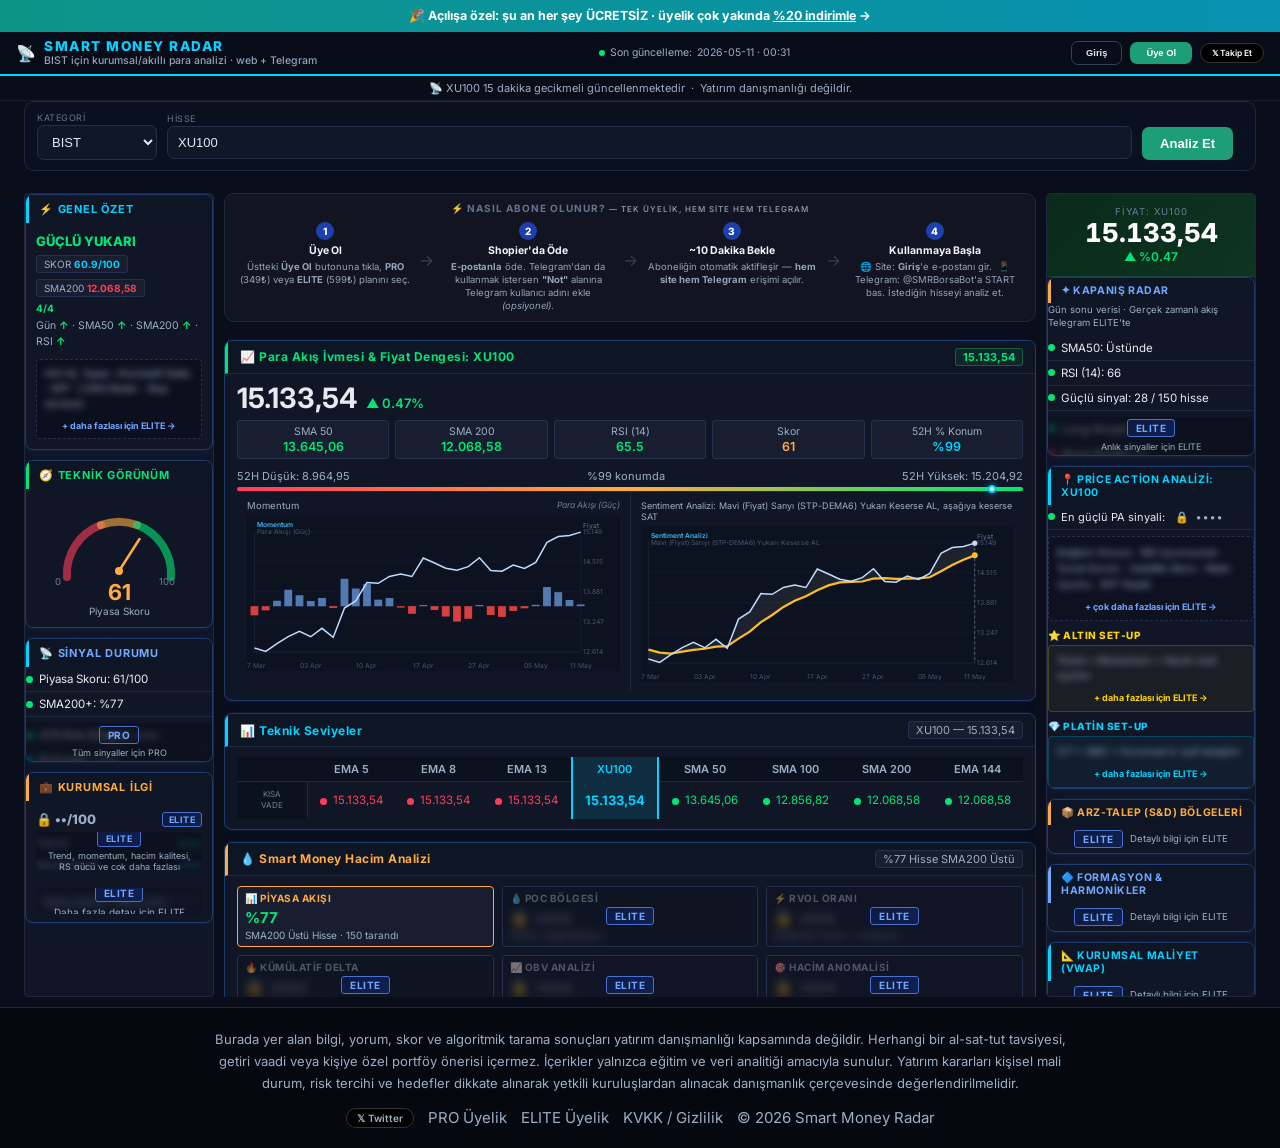
==== commit 01719fae: "feat(site): sahte rakamlar silindi + XU100 akış paneli app hesabına bağlandı - Vitrin (frontend + fr" ====
--- a/public/frontend_light/index.html
+++ b/public/frontend_light/index.html
@@ -295,9 +295,8 @@
           </div>
           <div class="blur-block" onclick="openPlansModal()">
             <div class="blur-content">
-              Delta birikim +284M · OBV yükseliş · RVOL 1.42× · Kurumsal ayak
-              izi 5/7 · RS gücü +18.4% · Smart Money bölge tespiti aktif ·
-              Kritik direnç 15,304–15,533 · Realizasyon riski izleniyor...
+              Delta birikim · OBV yönü · RVOL · Kurumsal ayak izi · RS gücü ·
+              Smart Money bölgeleri · Kritik direnç · Realizasyon riski
             </div>
             <div class="blur-overlay">
               <div class="elite-badge">ELITE</div>
@@ -611,7 +610,7 @@
     </div>
   </footer>
 
-  <script src="app.js?v=47"></script>
+  <script src="app.js?v=48"></script>
 
 <!-- PLANS MODAL -->
 <div id="plans-modal" onclick="if(event.target===this)closePlansModal()" style="display:none;position:fixed;inset:0;background:rgba(0,0,0,0.8);z-index:9999;overflow-y:auto;padding:20px">
